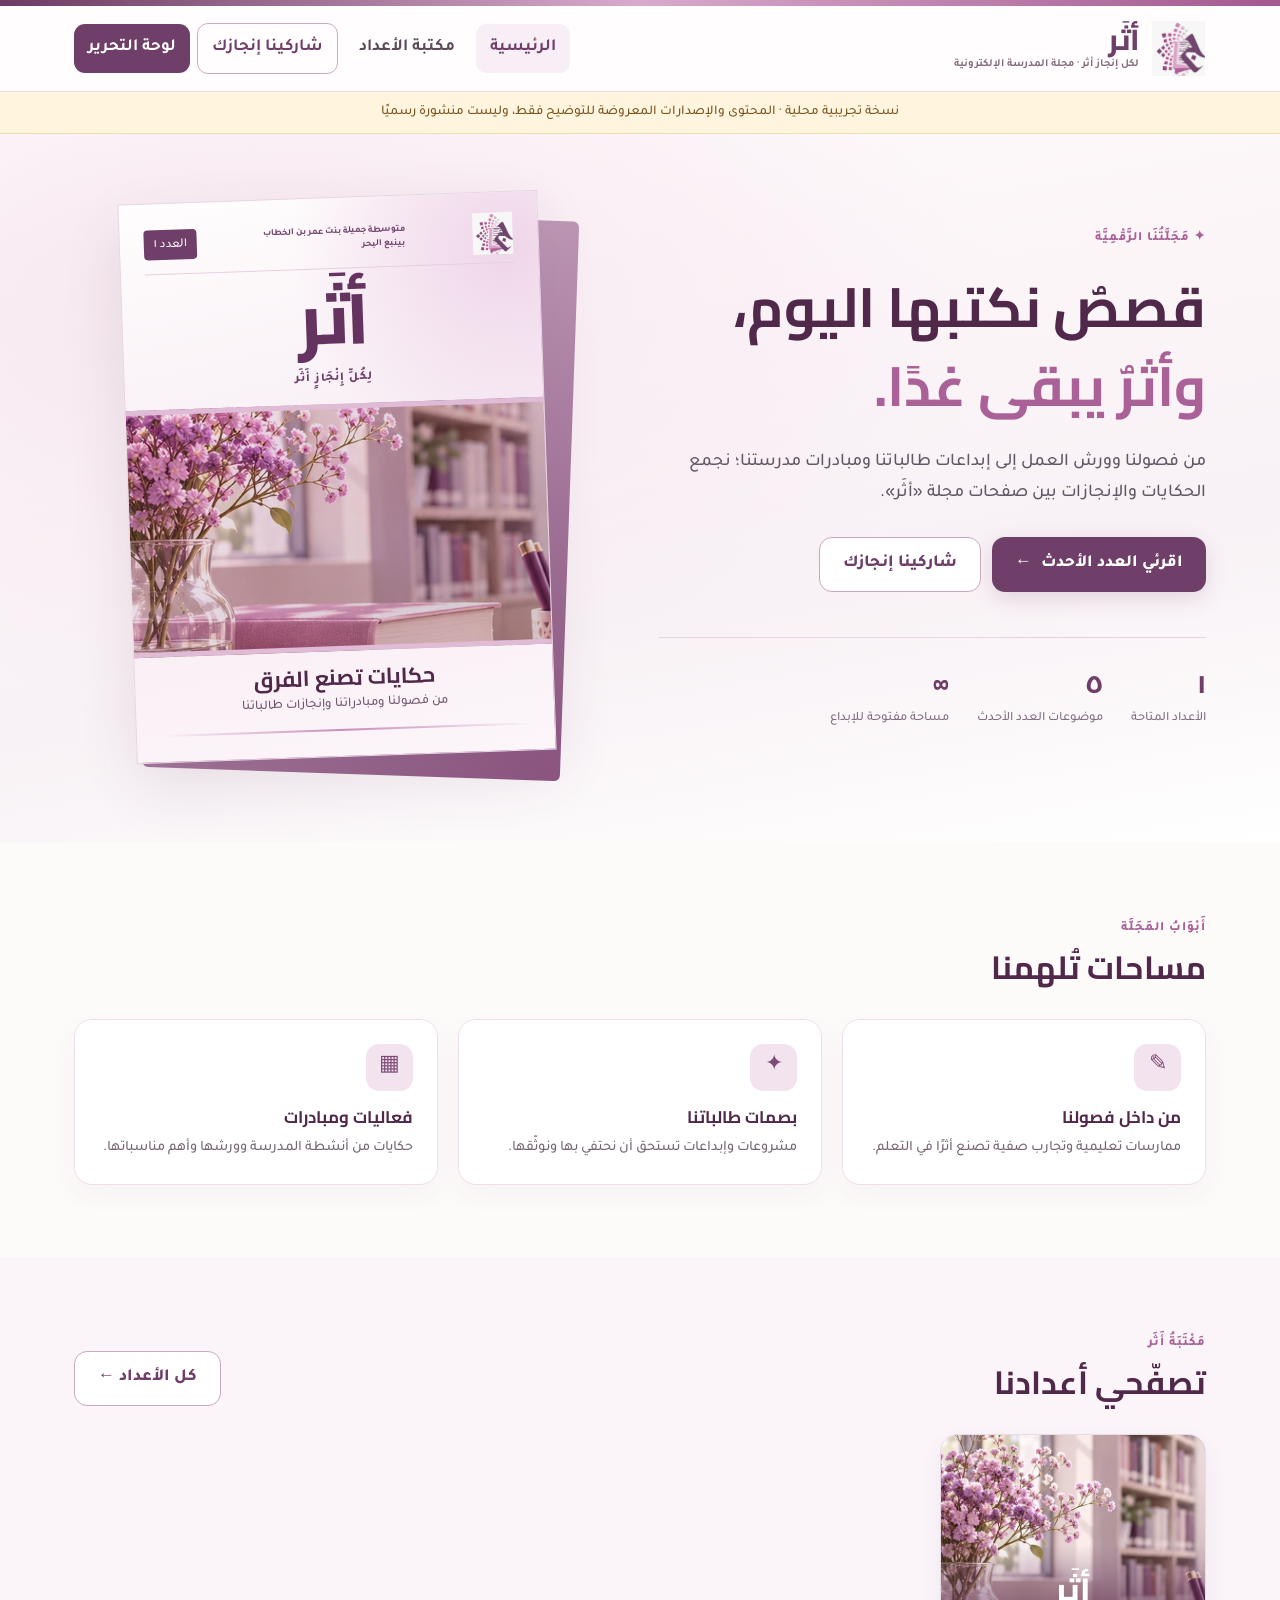
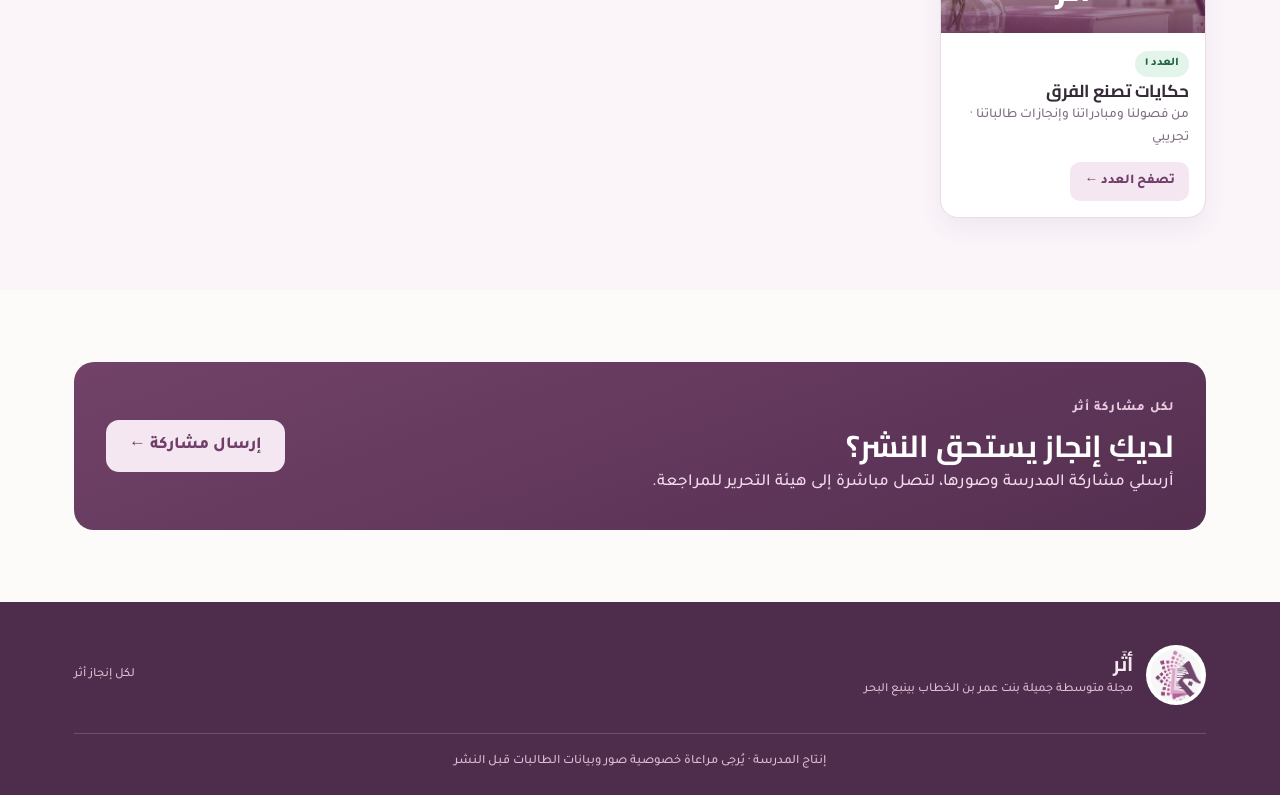
==== athar-preview/index.html @ 9ac19ec2 "Add independent mobile-friendly Athar magazine preview" ====
<!doctype html>
<html lang="ar" dir="rtl">
<head>
  <meta charset="UTF-8" />
  <meta name="viewport" content="width=device-width, initial-scale=1" />
  <meta name="theme-color" content="#6e3d68" />
  <meta name="description" content="أثَر — مجلة متوسطة جميلة بنت عمر بن الخطاب بينبع البحر الإلكترونية" />
  <title>أثَر | لكل إنجاز أثر</title>
  <link rel="preconnect" href="https://fonts.googleapis.com">
  <link rel="preconnect" href="https://fonts.gstatic.com" crossorigin>
  <link href="https://fonts.googleapis.com/css2?family=Cairo:wght@500;600;700;800&family=Tajawal:wght@400;500;600;700;800&display=swap" rel="stylesheet">
  <style>
:root{--ink:#342b36;--plum:#6f3f6a;--dark:#502849;--mauve:#a96198;--pink:#d9adcd;--blush:#f8eef5;--paper:#fffdfb;--sand:#f6f2ed;--muted:#806f81;--line:#e9dce6;--shadow:0 24px 60px rgba(83,43,71,.11);font-family:'Tajawal','Noto Sans Arabic',sans-serif;font-weight:500}
*{box-sizing:border-box}html{scroll-behavior:smooth}body{margin:0;background:#fdfafa;color:var(--ink);font-size:17px;line-height:1.7}button,input,select,textarea{font:inherit}button{cursor:pointer}a{color:inherit;text-decoration:none}img{max-width:100%;display:block}h1,h2,h3,h4,p{margin:0}h1,h2,h3,h4{font-family:'Cairo','Tajawal',sans-serif;line-height:1.5}input,textarea,select{border:1px solid #dbcbd8;border-radius:12px;padding:11px 13px;background:#fff;color:var(--ink);width:100%;outline-offset:2px}textarea{resize:vertical;min-height:105px}label{font-weight:700;font-size:.9rem}small,.small{font-size:.84rem;color:var(--muted)}button{border:0;background:none;color:inherit}.container{max-width:1180px;margin:auto;padding:0 24px}.top-strip{height:6px;background:linear-gradient(90deg,#6d3b63,#d9aacb,#a35890)}.site-header{background:#fffdfdf0;border-bottom:1px solid var(--line);position:sticky;top:0;z-index:50;backdrop-filter:blur(16px)}.header-row{display:flex;align-items:center;justify-content:space-between;gap:20px;min-height:85px}.brand{display:flex;gap:12px;align-items:center}.brand img{height:55px;width:55px;object-fit:contain}.brand-title{font-family:'Cairo',sans-serif;font-size:1.8rem;font-weight:800;line-height:1.15;color:var(--plum)}.brand-caption{font-size:.68rem;font-weight:700;letter-spacing:0;color:#826a7b}.nav{display:flex;align-items:center;gap:7px;flex-wrap:wrap}.nav button{border-radius:11px;padding:10px 14px;font-weight:700;color:#5c4a5b;transition:.2s}.nav button:hover,.nav button.active{background:var(--blush);color:var(--plum)}.nav .nav-outline{border:1px solid #cda9c5;color:var(--plum)}.nav .nav-cta{background:var(--plum);color:white}.nav .nav-cta:hover{color:white;background:var(--dark)}.mobile-toggle{display:none;font-size:1.6rem;color:var(--plum)}.demo-banner{background:#fff5de;color:#795622;font-size:.84rem;text-align:center;padding:9px 15px;border-bottom:1px solid #f1dfaa}.eyebrow{display:inline-block;color:var(--mauve);font-weight:800;font-size:.8rem;letter-spacing:1px}.btn{padding:12px 23px;border-radius:13px;font-weight:800;transition:transform .2s,box-shadow .2s,background .2s;display:inline-flex;align-items:center;justify-content:center;gap:9px;min-height:45px}.btn:hover{transform:translateY(-1px)}.btn-primary{background:var(--plum);color:#fff;box-shadow:0 7px 22px #74436a2a}.btn-primary:hover{background:var(--dark)}.btn-soft{background:#f5e7f1;color:var(--plum)}.btn-outline{border:1px solid #c9a7c0;color:var(--plum);background:white}.btn-small{padding:8px 14px;min-height:34px;font-size:.85rem;border-radius:10px}.btn-danger{color:#9b2548;background:#fbe8ee}.btn:disabled{opacity:.55;cursor:not-allowed}.section{padding:72px 0}.section-heading{display:flex;align-items:end;justify-content:space-between;gap:15px;margin-bottom:28px}.section-heading h2{font-size:2rem;color:var(--dark)}.hero{padding:63px 0 85px;background:radial-gradient(ellipse at 20% 25%,#f6e7ef 0,transparent 52%),linear-gradient(170deg,#fffafc,#f8f1f5 64%,#fff)}.hero-grid{display:grid;grid-template-columns:1.02fr .98fr;gap:60px;align-items:center}.hero-copy{padding:20px 0}.hero-copy h1{font-size:clamp(2.25rem,4.3vw,4rem);color:var(--dark);line-height:1.43;margin:15px 0 22px}.hero-copy h1 span{color:var(--mauve)}.hero-copy p{max-width:540px;font-size:1.12rem;color:#625765;margin-bottom:29px}.hero-actions{display:flex;gap:11px;flex-wrap:wrap}.hero-stats{display:flex;gap:28px;margin-top:45px;padding-top:22px;border-top:1px solid #e8d3e2}.hero-stats b{display:block;font:800 1.6rem 'Cairo',sans-serif;color:var(--plum)}.hero-stats small{display:block;font-size:.8rem}.cover-wrap{position:relative;max-width:420px;width:100%;margin:auto;transform:rotate(-2deg)}.cover-wrap::before{content:'';position:absolute;inset:18px -22px -18px 24px;border-radius:6px;background:linear-gradient(145deg,#d6b7ce,#8c5682);transform:rotate(4deg)}.cover{position:relative;min-height:550px;aspect-ratio: .75;background:linear-gradient(170deg,#fffdfd 0%,#f7edf4 50%,#fcf5f9 100%);border:1px solid #e8d6e4;box-shadow:var(--shadow);overflow:hidden;display:flex;flex-direction:column;padding:20px 24px 25px;color:var(--plum);isolation:isolate}.cover::before{content:'';position:absolute;inset:0;background:radial-gradient(circle at 92% 10%,#efd5e9 0,transparent 34%);z-index:-1}.cover-head{display:flex;justify-content:space-between;align-items:center;gap:6px;border-bottom:1px solid #e6d0df;padding-bottom:8px}.cover-head img{width:42px;height:42px;object-fit:contain}.cover-school{font-size:.58rem;max-width:150px;font-weight:700;line-height:1.5}.cover-number{font-size:.75rem;background:var(--plum);color:#fff;padding:5px 10px;border-radius:4px;white-space:nowrap}.cover-masthead{text-align:center;font:800 clamp(3rem,5.5vw,5rem) 'Cairo',sans-serif;line-height:1.4;color:#64335f;letter-spacing:-3px}.cover-tag{text-align:center;font-size:.76rem;letter-spacing:1px;font-weight:800;margin-bottom:12px}.cover-photo{background:linear-gradient(135deg,#d8aacb66,#52244b44),url('[data-uri]') center 61%/cover;min-height:180px;flex:1;margin:4px -24px 10px;position:relative}.cover-photo:before{content:'';position:absolute;inset:0;border-top:5px solid #dfbbd5;border-bottom:5px solid #dfbbd5}.cover-photo.custom{background-image:linear-gradient(135deg,#a9519425,#4218383d),var(--cover-img)}.cover-footer{text-align:center}.cover-footer h3{font-size:1.35rem;color:var(--dark)}.cover-footer p{font-size:.82rem;color:#71566e}.cover-footer:after{content:'';display:block;background:linear-gradient(90deg,transparent,#c78eb7,transparent);height:2px;margin:13px 0 0}.feature-tiles{display:grid;grid-template-columns:repeat(3,1fr);gap:20px}.feature-tile{background:white;border:1px solid #efdfeb;padding:24px;border-radius:18px;box-shadow:0 10px 26px #6c40620b}.feature-icon{width:47px;height:47px;display:grid;place-items:center;background:#f3e3ef;color:#7d4d76;border-radius:13px;font-size:1.35rem;margin-bottom:14px}.feature-tile h3{font-size:1.05rem;color:var(--dark);margin-bottom:6px}.feature-tile p{color:#766774;font-size:.9rem}.archive-grid{display:grid;grid-template-columns:repeat(auto-fill,minmax(220px,1fr));gap:23px}.issue-card{background:white;border-radius:18px;overflow:hidden;border:1px solid var(--line);box-shadow:0 10px 25px #52314411;transition:transform .2s}.issue-card:hover{transform:translateY(-4px)}.issue-cover-mini{aspect-ratio:4/3;background:linear-gradient(135deg,#eacdde,#915b87);overflow:hidden;position:relative;display:flex;justify-content:center;align-items:center}.issue-cover-mini img{width:100%;height:100%;object-fit:cover;filter:saturate(.8)}.issue-cover-mini .mini-title{position:absolute;inset:auto 0 0;padding:14px 15px;color:#fff;text-align:center;font:800 2rem 'Cairo';background:linear-gradient(transparent,#59294fbf)}.issue-meta{padding:16px}.issue-meta h3{font-size:1.08rem}.issue-meta p{color:var(--muted);font-size:.85rem}.section-tint{background:#fbf5fa}.submit-layout{display:grid;grid-template-columns:1fr 1.24fr;gap:35px;align-items:start}.callout{background:linear-gradient(160deg,#724269,#542f50);color:white;border-radius:20px;padding:32px}.callout h2{font-size:1.9rem}.callout p{color:#f1ddec}.callout ol{padding-right:20px;color:#f0d9eb}.form-card{background:white;border:1px solid var(--line);border-radius:20px;padding:27px;box-shadow:0 15px 35px #5221440e}.field{display:flex;flex-direction:column;gap:7px;margin-bottom:15px}.field-grid{display:grid;grid-template-columns:1fr 1fr;gap:14px}.help-text{font-size:.79rem;color:var(--muted)}.check-line{display:flex;align-items:flex-start;gap:10px;margin:8px 0 18px;font-size:.86rem}.check-line input{width:19px;height:19px;accent-color:var(--plum);flex-shrink:0;margin-top:3px}.upload-box{border:1.7px dashed #cfa3c1;background:#fcf7fb;border-radius:12px;padding:18px;text-align:center}.upload-box input{border:none;padding:0;background:none}.thumbs{display:flex;gap:8px;flex-wrap:wrap;margin-top:10px}.thumbs img{width:75px;height:70px;object-fit:cover;border-radius:8px;border:1px solid var(--line)}.site-footer{background:#4d2d4b;color:#f5e9f1;padding:43px 0 23px}.footer-row{display:flex;gap:15px;align-items:center;justify-content:space-between}.footer-row img{width:60px;height:60px;object-fit:contain;background:#fff;border-radius:50%;padding:4px}.footer-row .mini{color:#dcbdd2;font-size:.78rem}.footer-bottom{text-align:center;border-top:1px solid #ffffff2c;padding-top:17px;margin-top:28px;color:#dcbdd2;font-size:.8rem}.empty{background:white;border:1px dashed #dcc4d5;border-radius:15px;padding:35px;text-align:center;color:#8b7186}.badge{display:inline-flex;align-items:center;border-radius:30px;padding:3px 10px;font-size:.73rem;font-weight:800;background:#f5e8f1;color:#805071}.badge.good{background:#e3f5ea;color:#256447}.badge.warn{background:#fff1df;color:#96672a}.badge.bad{background:#fbe4e7;color:#ad4164}.toolbar{display:flex;justify-content:space-between;gap:12px;align-items:center;flex-wrap:wrap;margin-bottom:18px}.toolbar h2{font-size:1.7rem;color:var(--dark)}.admin-shell{display:grid;grid-template-columns:225px minmax(0,1fr);gap:25px;padding-top:28px;padding-bottom:85px}.admin-side{background:#fbf6fa;border:1px solid var(--line);padding:19px;border-radius:18px;align-self:start;position:sticky;top:111px}.admin-nav{display:flex;flex-direction:column;gap:5px;margin-top:14px}.admin-nav button{width:100%;text-align:right;border-radius:10px;padding:10px 12px;font-weight:700}.admin-nav button.active,.admin-nav button:hover{background:#ead5e4;color:var(--dark)}.admin-body{min-width:0}.admin-card{background:white;border:1px solid var(--line);padding:22px;border-radius:18px;margin-bottom:18px}.admin-card h3{font-size:1.13rem;margin-bottom:10px}.metric-grid{display:grid;grid-template-columns:repeat(3,1fr);gap:12px}.metric{background:#fff;border:1px solid var(--line);border-radius:15px;padding:17px}.metric strong{display:block;color:var(--plum);font:800 2rem 'Cairo'}.rows{display:flex;flex-direction:column;gap:10px}.data-row{border:1px solid var(--line);border-radius:13px;padding:16px;background:#fff}.data-row strong{display:block;font-size:1rem}.data-row .row-top{display:flex;justify-content:space-between;gap:12px;align-items:center}.row-actions{display:flex;gap:7px;flex-wrap:wrap;margin-top:10px}.row-meta{font-size:.8rem;color:var(--muted)}.article-editor{display:grid;grid-template-columns:1fr .8fr;gap:18px}.preview-page{background:#fffdfb;border:1px solid #e7d2df;box-shadow:0 14px 32px #7b43652b;min-height:310px;padding:28px;border-radius:4px;overflow:hidden}.preview-page h3{color:var(--plum)}.preview-photo{height:180px;background:#f4deeb url('[data-uri]') center/cover;border-radius:3px;margin:12px 0}.card-list{display:grid;gap:10px}.inline-select{padding:6px 8px;max-width:190px;font-size:.84rem}.reader{position:fixed;inset:0;background:#3d283edc;backdrop-filter:blur(12px);z-index:110;display:flex;flex-direction:column}.reader-bar{background:#fff;display:flex;align-items:center;justify-content:space-between;gap:15px;padding:13px 24px;border-bottom:1px solid var(--line)}.reader-bar strong{color:var(--plum)}.reader-bar .reader-progress{font-size:.85rem;color:var(--muted)}.reader-controls{display:flex;gap:8px;align-items:center}.icon-btn{border:1px solid var(--line);background:white;border-radius:11px;padding:7px 13px;font-weight:800;color:var(--plum)}.reader-main{flex:1;min-height:0;display:flex;align-items:center;justify-content:center;gap:16px;padding:20px}.reader-page{background:var(--paper);height:min(77vh,790px);width:min(95vw,640px);box-shadow:0 25px 65px #160c177a;overflow-y:auto;scrollbar-width:thin;position:relative;animation:pageIn .35s ease both;scroll-behavior:smooth}.reader-page.wide{width:min(95vw,950px)}@keyframes pageIn{from{opacity:.5;transform:translateX(17px) scale(.988)}to{opacity:1;transform:none}}.page-inner{padding:38px 48px;min-height:100%;display:flex;flex-direction:column}.page-kicker{display:flex;justify-content:space-between;border-bottom:1px solid #e8d8df;padding-bottom:12px;margin-bottom:24px;color:var(--mauve);font-size:.8rem;font-weight:800}.page-title{color:var(--dark);font-size:clamp(1.3rem,2.6vw,2.1rem);margin-bottom:14px}.page-deck{font-size:1rem;color:#756573;margin-bottom:15px}.page-photo{height:210px;width:100%;object-fit:cover;margin:10px 0 18px}.page-content{font-size:1.09rem;line-height:2.03;white-space:pre-wrap}.page-article{margin-bottom:22px;padding-bottom:18px;border-bottom:1px solid #eadce6}.page-article h3{color:#653a5e;font-size:1.3rem}.page-article:last-child{border-bottom:0}.page-footer{margin-top:auto;border-top:1px solid #eee0e8;padding-top:13px;color:#9c8196;font-size:.75rem;display:flex;justify-content:space-between}.reader-cover{height:100%;position:relative}.reader-cover .cover{height:100%;min-height:unset;width:100%;aspect-ratio:auto;padding:26px 42px}.reader-cover .cover-photo{margin-left:-42px;margin-right:-42px}.toc-item{width:100%;display:flex;justify-content:space-between;gap:20px;border-bottom:1px dashed #e3cede;padding:12px 4px;text-align:right;color:var(--dark);font-size:1rem}.toc-item:hover{background:#fbf0f8}.reader-article-actions{margin-top:15px;display:flex;align-items:center;flex-wrap:wrap;gap:8px}.comment-item{background:#f8f1f6;border-radius:9px;padding:12px;margin:9px 0}.comment-item b{color:var(--dark)}.comment-item p{white-space:pre-wrap;font-size:.93rem}.floating-dialog{position:fixed;inset:0;background:#26192799;z-index:160;display:flex;align-items:center;justify-content:center;padding:18px}.dialog-box{background:#fff;border-radius:17px;padding:25px;width:min(520px,100%);max-height:88vh;overflow-y:auto;box-shadow:var(--shadow)}.dialog-top{display:flex;justify-content:space-between;align-items:center;margin-bottom:12px}.dialog-top h3{color:var(--dark)}.image-gallery{display:grid;grid-template-columns:repeat(2,1fr);gap:9px;margin:12px 0}.image-gallery img{width:100%;height:170px;object-fit:cover;cursor:zoom-in}.image-gallery img.contain{object-fit:contain;background:#f9f3f7}.lightbox{background:#120c15f0}.lightbox img{max-width:95vw;max-height:90vh;object-fit:contain}.notice{border-radius:11px;padding:12px 15px;background:#fff7e5;color:#75521b;font-size:.88rem}.notice.error{background:#fff0f2;color:#a03955}.notice.success{background:#e7f8ee;color:#1f6b47}.page-smallprint{font-size:.8rem;color:var(--muted)}#toast{position:fixed;bottom:22px;left:50%;transform:translateX(-50%);background:#4d2849;color:white;padding:10px 22px;border-radius:12px;box-shadow:var(--shadow);z-index:250;opacity:0;pointer-events:none;transition:opacity .18s}#toast.show{opacity:1}.theme-dark{--paper:#fbf5f8}.login-frame{max-width:460px;margin:60px auto 100px}.login-frame .form-card{padding:32px}.admin-alert{background:#f7eaf2;border:1px solid #d5b2cd;color:#603657;border-radius:12px;padding:13px;margin-bottom:18px}.reorder{display:flex;gap:5px;align-items:center}.reorder button{border:1px solid var(--line);border-radius:8px;padding:2px 10px}.hidden{display:none!important}
@media(max-width:900px){.hero-grid{gap:30px}.cover{min-height:470px}.hero-copy h1{font-size:2.65rem}.nav{gap:0}.nav button{padding:8px 9px;font-size:.85rem}.admin-shell{grid-template-columns:185px 1fr;gap:16px}.article-editor{grid-template-columns:1fr}.submit-layout{grid-template-columns:1fr}.feature-tiles{gap:12px}}
@media(max-width:700px){body{font-size:16px}.container{padding:0 17px}.header-row{min-height:72px}.brand img{width:46px;height:46px}.brand-title{font-size:1.5rem}.brand-caption{font-size:.58rem}.mobile-toggle{display:block}.nav{display:none;position:absolute;top:72px;left:0;right:0;background:white;padding:14px 18px 18px;flex-direction:column;align-items:stretch;border-bottom:1px solid var(--line);box-shadow:0 15px 24px #48253c15}.nav.open{display:flex}.nav button{text-align:right;font-size:1rem}.hero{padding:35px 0 55px}.hero-grid{grid-template-columns:1fr}.hero-copy{text-align:center}.hero-copy h1{font-size:2.2rem}.hero-copy p{font-size:1rem}.hero-actions,.hero-stats{justify-content:center}.hero-stats{margin-top:26px}.cover-wrap{max-width:340px}.cover{min-height:440px}.section{padding:49px 0}.section-heading h2{font-size:1.55rem}.feature-tiles{grid-template-columns:1fr}.feature-tile{padding:18px}.feature-icon{margin-bottom:8px}.field-grid{grid-template-columns:1fr}.submit-layout{gap:20px}.callout{padding:23px}.form-card{padding:19px}.footer-row{flex-direction:column;text-align:center}.admin-shell{display:block;padding-top:16px}.admin-side{position:static;display:block;margin-bottom:17px;padding:10px}.admin-nav{flex-direction:row;overflow-x:auto;white-space:nowrap;padding-bottom:4px;margin-top:6px}.admin-nav button{width:auto;flex-shrink:0;padding:9px}.admin-side>p{display:none}.metric-grid{grid-template-columns:repeat(3,1fr)}.metric{padding:10px}.metric strong{font-size:1.5rem}.admin-card{padding:17px}.reader-bar{padding:8px 13px}.reader-bar strong{font-size:.93rem}.reader-main{padding:9px}.reader-page{width:100%;height:82vh}.page-inner{padding:21px 22px}.reader-cover .cover{padding:16px 20px}.reader-cover .cover-photo{margin-left:-20px;margin-right:-20px}.reader-cover .cover-masthead{font-size:3.3rem}.reader-cover .cover-footer h3{font-size:1.2rem}.reader-article-actions{gap:5px}.image-gallery img{height:125px}.row-actions .btn{padding:7px 10px;font-size:.8rem}.article-editor{display:block}.page-photo{height:180px}}
@media(prefers-reduced-motion:reduce){*,*::before,*::after{animation-duration:.001ms!important;transition-duration:.001ms!important;scroll-behavior:auto!important}}
/* A genuine two-page spread on large screens; single legible page on mobile. */
.reader-page.wide{width:min(95vw,1100px);display:grid;grid-template-columns:1fr 1fr;overflow:hidden}
.spread-leaf{height:100%;min-width:0;overflow-y:auto;scrollbar-width:thin}
.spread-leaf:first-child{border-left:1px solid #ecdce6}
.spread-leaf .page-inner{padding:26px 33px}
.spread-leaf .page-photo{height:145px}
.spread-leaf .image-gallery img{height:125px}
.spread-leaf .page-content{font-size:.98rem;line-height:1.9}
.spread-leaf .page-title{font-size:1.45rem}
.image-editor-grid{display:grid;grid-template-columns:repeat(2,minmax(0,1fr));gap:10px;margin:12px 0}
.editable-thumb{background:#faf5f9;border:1px solid var(--line);border-radius:10px;padding:6px}
.editable-thumb img{height:95px;width:100%;object-fit:contain}
.editable-thumb .row-actions{margin-top:6px}
.editable-thumb .btn{font-size:.7rem;padding:5px 7px}
.image-gallery img{object-fit:contain;background:#faf5f9}
.image-gallery.single{grid-template-columns:1fr}
.image-gallery.single img{height:255px;width:100%;object-fit:contain;background:#faf4f8}
.news-thumb{width:145px;max-width:35%;height:102px;object-fit:cover;float:right;margin:5px 0 8px 15px;border-radius:7px}
.page-article::after{content:'';display:block;clear:both}

</style>
</head>
<body>
  <div id="app"></div>
  <div id="toast" role="status" aria-live="polite"></div>
  <script>window.ATHAR_CONFIG = {supabaseUrl:'',supabasePublishableKey:''};</script>
  <script type="module">
const ATHAR_MEDIA={m0:"[data-uri]",m1:"[data-uri]",m2:"[data-uri]"};

/* أثَر · School magazine, accessible RTL browser prototype + optional Supabase backend. */
const $ = (s,root=document)=>root.querySelector(s);
const $$=(s,root=document)=>[...root.querySelectorAll(s)];
const uid=()=>globalThis.crypto?.randomUUID?.() || `id_${Date.now()}_${Math.random().toString(36).slice(2)}`;
const esc=v=>String(v??'').replace(/[&<>"']/g,c=>({'&':'&amp;','<':'&lt;','>':'&gt;','"':'&quot;',"'":'&#39;'}[c]));
const safeUrl=v=>{const s=String(v||'');return /^(https:\/\/|http:\/\/|data:image\/(png|jpeg|webp);base64,|assets\/)/i.test(s)?s:''};
const htmlImg=(src,cls='',alt='صورة من المجلة')=>safeUrl(src)?`<img class="${cls}" src="${esc(src)}" alt="${esc(alt)}" loading="lazy">`:'';
const categories=['حصاد العدد','من داخل فصولنا','نتعلم ونتطور','بصمات طالباتنا','فعاليات ومبادرات','آفاق المعرفة','عدسة جميلة'];
const demoArticles=[
{id:'a1',title:'من الفكرة إلى الإنجاز',category:'فعاليات ومبادرات',importance:'featured',body:'تُبرز هذه الصفحة نموذجًا لطريقة عرض أبرز فعاليات المدرسة. هنا تكتب رئيسة التحرير التفاصيل الفعلية للنشاط، ومراحل تنفيذه، وأثره في المجتمع المدرسي.\n\nيمكن تخصيص صفحة كاملة للفعاليات البارزة، مع صورة كبيرة وعنوان صحفي واضح.',summary:'صفحة نموذجية لحدث رئيسي في العدد',author:'هيئة تحرير أثَر',images:[ATHAR_MEDIA.m0]},
{id:'a2',title:'التخمين الذكي... قراءة تفاعلية',category:'من داخل فصولنا',importance:'medium',body:'مثال توضيحي لمقال عن استراتيجية تدريسية تفاعلية تعزز الفهم القرائي، وكيف شاركت الطالبات في استنتاج المعاني عبر مؤشرات النص.\n\nيمكن إضافة وصف النشاط والصور والشواهد، وإبراز نواتج التعلم بصورة موجزة.',summary:'من ممارساتنا الصفية',author:'نموذج توضيحي',images:[ATHAR_MEDIA.m1]},
{id:'a3',title:'من الصوت إلى الكلمة',category:'بصمات طالباتنا',importance:'short',body:'مساحة موجزة لإبراز البرامج التعليمية والمشروعات الطلابية.',summary:'برنامج تعليمي',author:'نموذج توضيحي',images:[]},
{id:'a4',title:'لقاء مهني ملهم',category:'نتعلم ونتطور',importance:'short',body:'خبر قصير عن ورشة أو لقاء ضمن التطوير المهني.',summary:'تبادل الخبرات',author:'نموذج توضيحي',images:[]},
{id:'a5',title:'من مركز مصادر التعلم',category:'آفاق المعرفة',importance:'short',body:'خبر مختصر يسلّط الضوء على المبادرات المعرفية.',summary:'آفاق المعرفة',author:'نموذج توضيحي',images:[]}
];
const seed=()=>({issues:[{id:'demo-issue',number:1,status:'published',title:'حكايات تصنع الفرق',subtitle:'من فصولنا ومبادراتنا وإنجازات طالباتنا',cover_image:ATHAR_MEDIA.m0,published_at:'',articles:demoArticles},{id:'demo-draft',number:null,status:'draft',title:'مسودة العدد القادم',subtitle:'قصص جديدة وأثر مستمر',cover_image:ATHAR_MEDIA.m1,published_at:null,articles:[]}],submissions:[{id:'sample-submission',teacher:'معلمة نموذجية',headline:'ورشة تعليمية تفاعلية',kind:'ورشة أو لقاء مهني',category:'نتعلم ونتطور',description:'مشاركة توضيحية لاختبار سير العمل. يمكن إضافتها إلى العدد القادم.',event_date:null,photos:[],status:'pending',created_at:new Date().toISOString()}],comments:[{id:'sample-comment',issue_id:'demo-issue',article_id:'a1',visitor_name:'زائرة تجريبية',body:'مشاركة جميلة، شكرًا لجهود المدرسة.',status:'pending',created_at:new Date().toISOString()}],likes:[]});
let localState;try{localState=JSON.parse(localStorage.getItem('athar-magazine-v3'))||seed()}catch{localState=seed()}
let state=localState,route='home',adminTab='dashboard',editorId=null,editorIssueId=null,reader=null,dialog=null,db=null,live=false,isEditor=false,user=null,uploadPreviews=[],submitFiles=[],editFiles=[],mobileOpen=false,readerTouchStart=null,dialogContext=null;
const cfg=window.ATHAR_CONFIG||{};
const visitorKey=(()=>{try{let x=localStorage.getItem('athar-visitor-id');if(!x){x=uid();localStorage.setItem('athar-visitor-id',x)}return x}catch{return uid()}})();
const toast=m=>{const el=$('#toast');el.textContent=m;el.classList.add('show');clearTimeout(toast._t);toast._t=setTimeout(()=>el.classList.remove('show'),3200)};
const persist=()=>{if(!live){try{localStorage.setItem('athar-magazine-v3',JSON.stringify(state))}catch{toast('حجم الصور كبير؛ يُفضّل صور أقل في النسخة التجريبية')}}};
const issueById=id=>state.issues.find(x=>x.id===id);
const currentIssue=()=>state.issues.filter(x=>x.status==='published').sort((a,b)=>(b.number||0)-(a.number||0))[0];
const drafts=()=>state.issues.filter(x=>x.status==='draft');
const fmtDate=v=>v?new Date(v).toLocaleDateString('ar-SA',{year:'numeric',month:'long',day:'numeric'}):'تجريبي';
const issueLabel=x=>x.number?`العدد ${x.number.toLocaleString('ar-SA')}`:'مسودة بلا رقم';
const titleOr=(v,t)=>esc(v||t);
const artwork=(v,defaultImage=ATHAR_MEDIA.m0)=>safeUrl(v)||defaultImage;
const intro=()=>`<div class="top-strip"></div><header class="site-header"><div class="container header-row"><a class="brand" href="#" data-action="nav" data-route="home"><img src=${ATHAR_MEDIA.m2} alt="شعار المدرسة"><div><div class="brand-title">أثَر</div><div class="brand-caption">لكل إنجاز أثر · مجلة المدرسة الإلكترونية</div></div></a><button class="mobile-toggle" aria-label="قائمة التنقل" data-action="toggle-menu">☰</button><nav class="nav ${mobileOpen?'open':''}" aria-label="التنقل الرئيسي"><button data-action="nav" data-route="home" class="${route==='home'?'active':''}">الرئيسية</button><button data-action="nav" data-route="archive" class="${route==='archive'?'active':''}">مكتبة الأعداد</button><button data-action="nav" data-route="submit" class="nav-outline">شاركينا إنجازك</button><button data-action="nav" data-route="admin" class="nav-cta">لوحة التحرير</button></nav></div></header>${!live?'<div class="demo-banner">نسخة تجريبية محلية · المحتوى والإصدارات المعروضة للتوضيح فقط، وليست منشورة رسميًا</div>':''}`;
const footer=()=>`<footer class="site-footer"><div class="container"><div class="footer-row"><div style="display:flex;align-items:center;gap:13px"><img src=${ATHAR_MEDIA.m2} alt="الشعار"><div><h3>أثَر</h3><p class="mini">مجلة متوسطة جميلة بنت عمر بن الخطاب بينبع البحر</p></div></div><p class="mini">لكل إنجاز أثر</p></div><div class="footer-bottom">إنتاج المدرسة · يُرجى مراعاة خصوصية صور وبيانات الطالبات قبل النشر</div></div></footer>`;
function coverHTML(issue){let photo=artwork(issue.cover_image);let bg=`style="--cover-img:url('${esc(photo)}')"`;return `<div class="cover"><div class="cover-head"><img src=${ATHAR_MEDIA.m2} alt="شعار المدرسة"><div class="cover-school">متوسطة جميلة بنت عمر بن الخطاب<br>بينبع البحر</div><span class="cover-number">${esc(issueLabel(issue))}</span></div><div class="cover-masthead">أثَر</div><div class="cover-tag">لِكُلِّ إِنْجَازٍ أَثَر</div><div class="cover-photo custom" ${bg}></div><div class="cover-footer"><h3>${titleOr(issue.title,'حكايات تصنع الفرق')}</h3><p>${titleOr(issue.subtitle,'من فصولنا ومبادراتنا وإنجازات طالباتنا')}</p></div></div>`}
function home(){let latest=currentIssue();let count=state.issues.filter(x=>x.status==='published').length;return `<main><section class="hero"><div class="container hero-grid"><div class="hero-copy"><span class="eyebrow">✦ مَجَلَّتُنَا الرَّقْمِيَّة</span><h1>قصصٌ نكتبها اليوم،<br><span>وأثرٌ يبقى غدًا.</span></h1><p>من فصولنا وورش العمل إلى إبداعات طالباتنا ومبادرات مدرستنا؛ نجمع الحكايات والإنجازات بين صفحات مجلة «أثَر».</p><div class="hero-actions"><button class="btn btn-primary" data-action="open-reader" data-id="${esc(latest?.id||'')}" ${!latest?'disabled':''}>اقرئي العدد الأحدث <span>←</span></button><button class="btn btn-outline" data-action="nav" data-route="submit">شاركينا إنجازك</button></div><div class="hero-stats"><div><b>${count.toLocaleString('ar-SA')}</b><small>الأعداد المتاحة</small></div><div><b>${(latest?.articles.length||0).toLocaleString('ar-SA')}</b><small>موضوعات العدد الأحدث</small></div><div><b>∞</b><small>مساحة مفتوحة للإبداع</small></div></div></div><div class="cover-wrap">${coverHTML(latest||{title:'أثَر',subtitle:'لكل إنجاز أثر'})}</div></div></section><section class="section"><div class="container"><div class="section-heading"><div><span class="eyebrow">أَبْوَابُ المَجَلَّة</span><h2>مساحات تُلهمنا</h2></div></div><div class="feature-tiles"><div class="feature-tile"><div class="feature-icon">✎</div><h3>من داخل فصولنا</h3><p>ممارسات تعليمية وتجارب صفية تصنع أثرًا في التعلم.</p></div><div class="feature-tile"><div class="feature-icon">✦</div><h3>بصمات طالباتنا</h3><p>مشروعات وإبداعات تستحق أن نحتفي بها ونوثّقها.</p></div><div class="feature-tile"><div class="feature-icon">▦</div><h3>فعاليات ومبادرات</h3><p>حكايات من أنشطة المدرسة وورشها وأهم مناسباتها.</p></div></div></div></section>${archiveSection(true)}<section class="section"><div class="container"><div class="callout" style="display:flex;justify-content:space-between;align-items:center;gap:25px;flex-wrap:wrap"><div><span class="eyebrow" style="color:#ebcbe2">لكل مشاركة أثر</span><h2>لديكِ إنجاز يستحق النشر؟</h2><p>أرسلي مشاركة المدرسة وصورها، لتصل مباشرة إلى هيئة التحرير للمراجعة.</p></div><button class="btn btn-soft" data-action="nav" data-route="submit">إرسال مشاركة ←</button></div></div></section></main>`}
function archiveSection(short=false){let iss=state.issues.filter(x=>x.status==='published').sort((a,b)=>(b.number||0)-(a.number||0));if(short)iss=iss.slice(0,3);return `<section class="section section-tint" id="archive"><div class="container"><div class="section-heading"><div><span class="eyebrow">مَكْتَبَةُ أَثَر</span><h2>${short?'تصفّحي أعدادنا':'الأعداد المنشورة'}</h2></div>${short?'<button class="btn btn-outline" data-action="nav" data-route="archive">كل الأعداد ←</button>':''}</div>${iss.length?`<div class="archive-grid">${iss.map(x=>`<article class="issue-card"><div class="issue-cover-mini">${htmlImg(artwork(x.cover_image))}<div class="mini-title">أثَر</div></div><div class="issue-meta"><span class="badge good">${esc(issueLabel(x))}</span><h3>${esc(x.title)}</h3><p>${esc(x.subtitle||'')} · ${fmtDate(x.published_at)}</p><button class="btn btn-soft btn-small" style="margin-top:12px" data-action="open-reader" data-id="${esc(x.id)}">تصفح العدد ←</button></div></article>`).join('')}</div>`:'<div class="empty">لا توجد أعداد منشورة بعد. يمكن إعداد المسودة الأولى من لوحة التحرير.</div>'}</div></section>`}
function submitView(){return `<main><section class="section"><div class="container submit-layout"><div class="callout"><span class="eyebrow" style="color:#ebd2e2">للمعلمات</span><h2>شاركينا إنجازك</h2><p>من ورشة عمل إلى مشروع طالبة، كل مبادرة تستحق أن يصل أثرها إلى قارئات المجلة.</p><ol><li>اكتبي معلومات النشاط ووصفه.</li><li>ارفقي الصور المناسبة للنشر.</li><li>أرسلي المشاركة لتصل إلى رئيسة التحرير.</li></ol><p class="small" style="color:#f1deeb">لا تحتاجين إلى حساب. لا يمكن تعديل المشاركة بعد الإرسال؛ ويمكنك إرسال مشاركة جديدة عند الحاجة.</p></div><form id="submission-form" class="form-card"><h2 style="font-size:1.4rem;color:var(--dark);margin-bottom:16px">إرسال مشاركة جديدة</h2><div class="field-grid"><div class="field"><label for="teacher">اسم المعلمة أو الجهة *</label><input id="teacher" name="teacher" required maxlength="120" placeholder="الاسم الكامل"></div><div class="field"><label for="event_date">تاريخ النشاط (اختياري)</label><input id="event_date" name="event_date" type="date"></div></div><div class="field"><label for="headline">عنوان المشاركة *</label><input id="headline" name="headline" maxlength="180" required placeholder="مثال: ورشة التخمين الذكي"></div><div class="field-grid"><div class="field"><label for="kind">نوع المشاركة</label><select id="kind" name="kind"><option>ورشة أو لقاء مهني</option><option>فعالية أو مبادرة</option><option>مشروع أو عمل طلابي</option><option>إنجاز أو تكريم</option><option>أخرى</option></select></div><div class="field"><label for="category">القسم المقترح</label><select id="category" name="category">${categories.map(c=>`<option>${esc(c)}</option>`).join('')}</select></div></div><div class="field"><label for="description">وصف المشاركة *</label><textarea id="description" name="description" maxlength="5000" required placeholder="ماذا نُفذ؟ وكيف؟ وما النتائج أو الأثر؟"></textarea></div><div class="field"><label>صور المشاركة (حتى 10 صور)</label><div class="upload-box"><input id="submission-photos" type="file" accept="image/jpeg,image/png,image/webp" multiple><p class="help-text">JPG أو PNG أو WebP، حتى 10 ميجابايت للصورة.</p><div class="thumbs" id="submit-thumbs"></div></div></div><label class="check-line"><input type="checkbox" name="permission" required><span>أؤكد أن الصور والمعلومات مناسبة للنشر المدرسي، وأن التصاريح اللازمة لظهور الطالبات متوفرة عند الحاجة.</span></label><button class="btn btn-primary" type="submit" style="width:100%">إرسال المشاركة ←</button><p class="help-text" style="margin-top:10px">تصل مشاركتك للمراجعة فقط، ولا تُنشر مباشرة في المجلة.</p></form></div></section></main>`}
function chunkArticle(body,max=900){
  const words=String(body||'').split(/\s+/).filter(Boolean), chunks=[];
  let text='';
  for(const word of words){if(text.length+word.length+1>max&&text){chunks.push(text);text=''}text+=(text?' ':'')+word;}
  if(text)chunks.push(text);
  return chunks.length?chunks:[''];
}
function pageList(issue){
  const arr=[{type:'cover',title:'الغلاف'},{type:'toc',title:'الفهرس'}];let pending=[];let pendingChars=0;
  const flush=()=>{if(pending.length){arr.push({type:'news',articles:pending,title:'من أخبار المدرسة'});pending=[];pendingChars=0}};
  for(const a of issue.articles||[]){
    if(a.importance==='short'){
      const sz=String(a.body||'').length;
      if(pending.length>=3 || (pending.length&&pendingChars+sz>900))flush();
      pending.push(a);pendingChars+=sz;if(pending.length>=3)flush();
    }else{
      flush();const pieces=chunkArticle(a.body,a.importance==='featured'?850:1050);
      pieces.forEach((chunk,idx)=>arr.push({type:a.category==='عدسة جميلة'?'gallery':a.importance==='featured'?'feature':'article',title:idx?`${a.title} — تابع`:a.title,articles:[{...a,body:chunk,summary:idx?'':a.summary,images:idx?[]:a.images,_lastChunk:idx===pieces.length-1}]}));
    }
  }
  flush();arr.push({type:'back',title:'الغلاف الخلفي'});return arr;
}
function articleActions(a,issue){const isLiked=state.likes.some(l=>l.issue_id===issue.id&&l.article_id===a.id&&l.visitor_key===visitorKey);let count=state.likes.filter(l=>l.issue_id===issue.id&&l.article_id===a.id).length,com=state.comments.filter(c=>c.issue_id===issue.id&&c.article_id===a.id&&c.status==='approved').length;return `<div class="reader-article-actions"><button class="btn btn-small ${isLiked?'btn-primary':'btn-soft'}" data-action="like" data-issue="${esc(issue.id)}" data-article="${esc(a.id)}">${isLiked?'♥':'♡'} أعجبني (${count.toLocaleString('ar-SA')})</button><button class="btn btn-small btn-outline" data-action="comment-dialog" data-issue="${esc(issue.id)}" data-article="${esc(a.id)}">◌ التعليقات (${com.toLocaleString('ar-SA')})</button></div>`}
function articleHtml(a,issue,compact=false){return `<article class="page-article"><span class="eyebrow">${esc(a.category)}</span><h3>${esc(a.title)}</h3>${a.summary?`<p class="page-deck">${esc(a.summary)}</p>`:''}${compact&&a.images?.length?`<img class="news-thumb" src="${esc(safeUrl(a.images[0]))}" alt="صورة مصاحبة للخبر" loading="lazy">`:''}${!compact&&a.images?.length?`<div class="image-gallery ${a.images.length===1?'single':''}">${a.images.map(img=>`<img src="${esc(safeUrl(img))}" alt="صورة مرفقة بالموضوع" data-action="lightbox" data-src="${esc(safeUrl(img))}">`).join('')}</div>`:''}<div class="page-content">${esc(a.body||'')}</div><p class="page-smallprint" style="margin-top:7px">${esc(a.author||'هيئة التحرير')}</p>${a._lastChunk===false?"":articleActions(a,issue)}</article>`}
function readerPage(issue,pages,idx){const page=pages[idx],pg=(n)=>n.toLocaleString('ar-SA');if(page.type==='cover')return `<div class="reader-cover">${coverHTML(issue)}</div>`;if(page.type==='back')return `<div class="page-inner" style="align-items:center;justify-content:center;text-align:center"><img src=${ATHAR_MEDIA.m2} style="width:145px;height:150px;object-fit:contain" alt="شعار المدرسة"><h1 style="font-size:4rem;color:var(--plum)">أثَر</h1><p class="page-deck">لكل إنجاز أثر</p><div style="height:1px;width:170px;background:#d8b6ce;margin:30px 0"></div><h3>متوسطة جميلة بنت عمر بن الخطاب بينبع البحر</h3><p>مجلة مدرسية إلكترونية</p><p class="small">${esc(issueLabel(issue))} · ${fmtDate(issue.published_at)}</p><div class="page-footer" style="width:100%"><span>نهاية العدد</span><span>${pg(idx+1)}</span></div></div>`;if(page.type==='toc')return `<div class="page-inner"><div class="page-kicker"><span>أثَر · ${esc(issueLabel(issue))}</span><span>${pg(idx+1)}</span></div><span class="eyebrow">دَلِيلُ القَارِئَة</span><h2 class="page-title">فهرس العدد</h2><p class="page-deck">انتقلي مباشرة إلى الموضوع الذي تريدين قراءته.</p>${pages.map((p,i)=>i>1&&p.type!=='back'?`<button class="toc-item" data-action="goto-page" data-index="${i}"><span>${esc(p.title)}</span><b>${pg(i+1)}</b></button>`:'').join('')}<div class="page-footer"><span>مجلة أثَر</span><span>${pg(idx+1)}</span></div></div>`;return `<div class="page-inner"><div class="page-kicker"><span>أثَر · ${esc(issueLabel(issue))}</span><span>${pg(idx+1)}</span></div>${page.type==='news'?`<span class="eyebrow">حَصَادُ العَدَد</span><h2 class="page-title">أخبار تستحق أن تُروى</h2>`:''}${page.articles.map(a=>articleHtml(a,issue,page.type==='news')).join('')}<div class="page-footer"><span>متوسطة جميلة بنت عمر بن الخطاب</span><span>${pg(idx+1)}</span></div></div>`}
const readerWide=()=>Number(window.innerWidth||0)>=1100;
function readerView(){
  if(!reader)return '';
  const issue=issueById(reader.issueId);if(!issue){reader=null;return ''}
  let pages=pageList(issue),wide=readerWide();
  reader.index=Math.max(0,Math.min(reader.index,pages.length-1));
  if(wide&&reader.index>0&&reader.index%2===0)reader.index--;
  let spread=wide&&reader.index>0&&reader.index+1<pages.length;
  let end=spread?reader.index+1:reader.index;
  let label=spread?`صفحتا ${(reader.index+1).toLocaleString('ar-SA')}–${(end+1).toLocaleString('ar-SA')}`:`صفحة ${(reader.index+1).toLocaleString('ar-SA')}`;
  const nextDisabled=end===pages.length-1;
  return `<section class="reader" role="dialog" aria-label="قارئ مجلة أثَر"><div class="reader-bar"><strong>أثَر <span class="reader-progress">· ${esc(issueLabel(issue))}</span></strong><div class="reader-controls"><span class="reader-progress">${label} من ${pages.length.toLocaleString('ar-SA')}</span><button class="icon-btn" data-action="close-reader" aria-label="إغلاق القارئ">✕</button></div></div><div class="reader-main"><button class="icon-btn" data-action="reader-next" ${nextDisabled?'disabled':''} aria-label="الصفحة التالية">‹</button><div class="reader-page ${spread?'wide':''}" id="reading-page">${spread?`<div class="spread-leaf">${readerPage(issue,pages,reader.index)}</div><div class="spread-leaf">${readerPage(issue,pages,reader.index+1)}</div>`:readerPage(issue,pages,reader.index)}</div><button class="icon-btn" data-action="reader-prev" ${reader.index===0?'disabled':''} aria-label="الصفحة السابقة">›</button></div><div style="text-align:center;color:white;padding:0 14px 14px;font-size:.82rem">اسحبي الصفحة يمينًا أو يسارًا للتنقل · الفهرس في الصفحة الثانية</div></section>`
}
function archiveView(){return `<main><section class="section" style="padding-bottom:18px"><div class="container"><span class="eyebrow">مَجَلَّةُ أَثَر</span><h1 style="font-size:2.4rem;color:var(--dark)">مكتبة الأعداد</h1><p style="color:var(--muted)">كل عدد يحتفظ بغلافه وصفحاته وتاريخ إصداره، لتبقى حكايات المدرسة في متناول الجميع.</p></div></section>${archiveSection()}</main>`}
function appView(){let content=route==='submit'?submitView():route==='archive'?archiveView():route==='admin'?adminView():home();return `${intro()}${content}${footer()}${readerView()}${dialogView()}`}
function render(){document.body.style.overflow=reader||dialog?'hidden':'';$('#app').innerHTML=appView();if(uploadPreviews.length)updateUploadPreview();}
function navigate(dest){route=dest;mobileOpen=false;reader=null;dialog=null;render();window.scrollTo({top:0,behavior:'smooth'})}
function adminView(){if(live&&!isEditor)return `<main><div class="container"><div class="login-frame"><form class="form-card" id="login-form"><span class="eyebrow">دخول محمي</span><h1 style="font-size:1.55rem;color:var(--dark);margin-bottom:16px">لوحة تحرير أثَر</h1><p class="small" style="margin-bottom:22px">هذه المنطقة مخصصة لرئيسة التحرير. يلزم حساب مخوّل في مشروع قاعدة البيانات.</p><div class="field"><label>البريد الإلكتروني</label><input required type="email" name="email" autocomplete="username"></div><div class="field"><label>كلمة المرور</label><input required type="password" name="password" autocomplete="current-password"></div><button class="btn btn-primary" style="width:100%" type="submit">تسجيل الدخول</button></form></div></div></main>`;
const navItems=[['dashboard','نظرة عامة'],['inbox','صندوق المشاركات'],['editor','محرر الموضوعات'],['issues','إدارة الأعداد'],['comments','التعليقات'],['settings','الإعدادات']];let body=adminTab==='dashboard'?dashboard():adminTab==='inbox'?inboxAdmin():adminTab==='editor'?editorAdmin():adminTab==='issues'?issuesAdmin():adminTab==='comments'?commentsAdmin():settingsAdmin();return `<main><div class="container admin-shell"><aside class="admin-side"><h3 style="color:var(--dark)">مكتب التحرير</h3><p class="small">إدارة المحتوى والأعداد</p><div class="admin-nav">${navItems.map(([k,v])=>`<button class="${k===adminTab?'active':''}" data-action="admin-tab" data-tab="${k}">${v}</button>`).join('')}</div></aside><div class="admin-body">${!live?'<div class="admin-alert"><b>وضع التجربة:</b> التعديلات تُحفظ داخل هذا المتصفح فقط. لا يُستخدم هذا الوضع للنشر المدرسي الرسمي.</div>':''}${body}</div></div></main>`}
const heading=(title,sub='',extra='')=>`<div class="toolbar"><div><h2>${title}</h2>${sub?`<p class="small">${sub}</p>`:''}</div>${extra}</div>`;
function dashboard(){let pending=state.submissions.filter(s=>s.status==='pending').length,com=state.comments.filter(c=>c.status==='pending').length;return `${heading('مرحبًا في مكتب التحرير','هنا تبدأ رحلة كل عدد من الاستلام إلى النشر.')}<div class="metric-grid"><div class="metric"><small>مشاركات جديدة</small><strong>${pending.toLocaleString('ar-SA')}</strong></div><div class="metric"><small>مسودات الأعداد</small><strong>${drafts().length.toLocaleString('ar-SA')}</strong></div><div class="metric"><small>تعليقات للمراجعة</small><strong>${com.toLocaleString('ar-SA')}</strong></div></div><div class="admin-card" style="margin-top:20px"><h3>خطوات تجهيز العدد</h3><p>راجعي المشاركات الواردة ← أضيفي الموضوعات إلى مسودة ← عدّلي ترتيبها ونوع عرضها ← عايني الصفحات ← اعتمدي النشر.</p><div class="row-actions"><button class="btn btn-soft btn-small" data-action="admin-tab" data-tab="inbox">المشاركات الواردة</button><button class="btn btn-primary btn-small" data-action="admin-tab" data-tab="issues">إعداد الأعداد</button></div></div><div class="admin-card"><h3>العدد الحالي</h3>${currentIssue()?`<p><b>${esc(currentIssue().title)}</b> · ${esc(issueLabel(currentIssue()))}</p><button class="btn btn-outline btn-small" data-action="open-reader" data-id="${esc(currentIssue().id)}">معاينة العدد</button>`:'<p class="small">لم يُنشر عدد بعد.</p>'}</div>`}
function inboxAdmin(){const items=[...state.submissions].sort((a,b)=>(b.created_at||'').localeCompare(a.created_at||''));return `${heading('صندوق المشاركات','تراجعين المشاركات قبل إدراجها داخل أي عدد.')}<div class="rows">${items.length?items.map(s=>`<div class="data-row"><div class="row-top"><div><strong>${esc(s.headline)}</strong><div class="row-meta">${esc(s.teacher)} · ${esc(s.kind)} · ${fmtDate(s.created_at)}</div></div><span class="badge ${s.status==='accepted'?'good':s.status==='pending'?'warn':''}">${({pending:'واردة',accepted:'أُدرجت',deferred:'مؤجلة',rejected:'مستبعدة'})[s.status]||esc(s.status)}</span></div><p style="white-space:pre-wrap;margin:10px 0;color:#655b65;font-size:.93rem">${esc(s.description)}</p>${s.photos?.length?`<div class="thumbs">${s.photos.map(img=>htmlImg(img)).join('')}</div>`:''}<div class="row-actions"><button class="btn btn-primary btn-small" data-action="inbox-add" data-id="${esc(s.id)}" ${s.status==='accepted'?'disabled':''}>إضافة إلى المسودة</button><button class="btn btn-soft btn-small" data-action="inbox-defer" data-id="${esc(s.id)}">تأجيل</button><button class="btn btn-danger btn-small" data-action="inbox-reject" data-id="${esc(s.id)}">استبعاد</button></div></div>`).join(''):'<div class="empty">لا توجد مشاركات حتى الآن.</div>'}</div>`}
function draftSelector(selected){return `<select class="inline-select" id="active-draft"><option value="">اختاري المسودة</option>${drafts().map(i=>`<option value="${esc(i.id)}" ${selected===i.id?'selected':''}>${esc(i.title)}</option>`).join('')}</select>`}
function editorAdmin(){let issue=issueById(editorIssueId)||drafts()[0];editorIssueId=issue?.id||null;let article=issue?.articles.find(x=>x.id===editorId);return `${heading('محرر الموضوعات','كتابة رقمية حقيقية بخط Tajawal، وعناوين Cairo، وتوزيع تلقائي قابل للتعديل.',`<button class="btn btn-soft btn-small" data-action="admin-tab" data-tab="issues">إدارة الأعداد</button>`)}${!issue?'<div class="empty">أنشئي مسودة عدد أولًا من «إدارة الأعداد».</div>':`<div class="admin-card"><div class="toolbar"><h3>العمل على العدد</h3>${draftSelector(issue.id)}</div><div class="article-editor"><form id="article-form"><input type="hidden" name="issue_id" value="${esc(issue.id)}"><input type="hidden" name="article_id" value="${esc(article?.id||'')}"><div class="field"><label>عنوان الموضوع *</label><input required name="title" maxlength="180" value="${esc(article?.title||'')}" placeholder="عنوان صحفي موجز"></div><div class="field-grid"><div class="field"><label>قسم المجلة</label><select name="category">${categories.map(c=>`<option ${c===article?.category?'selected':''}>${esc(c)}</option>`).join('')}</select></div><div class="field"><label>نوع العرض</label><select name="importance"><option value="short" ${article?.importance==='short'?'selected':''}>خبر قصير (يجمع مع غيره)</option><option value="medium" ${(!article||article.importance==='medium')?'selected':''}>تقرير متوسط</option><option value="featured" ${article?.importance==='featured'?'selected':''}>حدث رئيسي مستقل</option></select></div></div><div class="field"><label>العنوان الفرعي</label><input name="summary" value="${esc(article?.summary||'')}" maxlength="250"></div><div class="field"><label>نص الموضوع *</label><textarea required name="body" style="min-height:175px" maxlength="15000">${esc(article?.body||'')}</textarea></div><div class="field"><label>المعلمة أو الجهة المنفذة</label><input name="author" value="${esc(article?.author||'')}"></div><div class="field"><label>إضافة صور</label><input id="editor-photos" type="file" accept="image/png,image/jpeg,image/webp" multiple><p class="help-text">الصور الحالية: ${(article?.images?.length||0).toLocaleString('ar-SA')} · تُعرض كاملة بالتكبير في صفحة المجلة.</p>${article?.images?.length?`<div class="image-editor-grid">${article.images.map((src,n)=>`<div class="editable-thumb">${htmlImg(src)}<div class="row-actions"><button type="button" class="btn btn-soft btn-small" data-action="image-first" data-index="${n}" data-issue="${esc(issue.id)}" data-id="${esc(article.id)}">رئيسية</button><button type="button" class="btn btn-danger btn-small" data-action="image-remove" data-index="${n}" data-issue="${esc(issue.id)}" data-id="${esc(article.id)}">حذف</button></div></div>`).join('')}</div>`:''}<div class="thumbs" id="editor-thumbs"></div></div><div class="row-actions"><button class="btn btn-primary btn-small" type="submit">${article?'حفظ التعديلات':'إضافة الموضوع'}</button><button class="btn btn-outline btn-small" type="button" data-action="editor-clear">موضوع جديد</button></div></form><div><h3>مخطط الصفحات</h3><div class="preview-page"><span class="eyebrow">أثَر · ${esc(issue.title)}</span><h3 style="margin:15px 0">${esc(article?.title||'نموذج صفحة المجلة')}</h3><div class="preview-photo"></div><p style="font-size:.95rem">${esc(article?.summary||'يختار النظام تنسيقًا مناسبًا لكل موضوع حسب حجمه وأهميته، مع ترك الخيار لكِ للتعديل.')}</p><p class="small" style="margin-top:10px">المقالات لا تتحول إلى صور؛ يمكن نسخ النصوص والبحث فيها.</p></div></div></div></div><div class="admin-card"><div class="toolbar"><h3>موضوعات هذه المسودة (${issue.articles.length.toLocaleString('ar-SA')})</h3><button class="btn btn-soft btn-small" data-action="open-reader" data-id="${esc(issue.id)}">معاينة العدد كاملًا</button></div><div class="rows">${issue.articles.length?issue.articles.map((a,i)=>`<div class="data-row"><div class="row-top"><div><strong>${esc(a.title)}</strong><span class="small">${esc(a.category)} · ${({short:'خبر قصير',medium:'تقرير',featured:'حدث رئيسي'})[a.importance]||'تقرير'}</span></div><div class="reorder"><button data-action="move-article" data-dir="up" data-id="${esc(a.id)}" data-issue="${esc(issue.id)}" aria-label="تحريك للأعلى" ${i===0?'disabled':''}>↑</button><button data-action="move-article" data-dir="down" data-id="${esc(a.id)}" data-issue="${esc(issue.id)}" aria-label="تحريك للأسفل" ${i===issue.articles.length-1?'disabled':''}>↓</button></div></div><div class="row-actions"><button class="btn btn-soft btn-small" data-action="edit-article" data-id="${esc(a.id)}">تحرير</button><button class="btn btn-danger btn-small" data-action="delete-article" data-id="${esc(a.id)}" data-issue="${esc(issue.id)}">إزالة</button></div></div>`).join(''):'<p class="empty">لم تُضف موضوعات بعد.</p>'}</div></div>`}`}
function issuesAdmin(){const arr=[...state.issues].sort((a,b)=>(a.status==='draft'?-1:1)-(b.status==='draft'?-1:1));return `${heading('إدارة الأعداد','لا يُمنح العدد رقمًا إلا عند اعتماده للنشر.',`<button class="btn btn-primary btn-small" data-action="create-issue">+ إنشاء مسودة</button>`)}<div class="rows">${arr.map(i=>`<div class="data-row"><div class="row-top"><div><strong>${esc(i.title)}</strong><div class="row-meta">${esc(issueLabel(i))} · ${(i.articles?.length||0).toLocaleString('ar-SA')} موضوعات · ${i.status==='published'?fmtDate(i.published_at):'قيد التحرير'}</div></div><span class="badge ${i.status==='published'?'good':'warn'}">${i.status==='published'?'منشور':'مسودة'}</span></div><div class="row-actions"><button class="btn btn-soft btn-small" data-action="open-reader" data-id="${esc(i.id)}">معاينة الصفحات</button><button class="btn btn-outline btn-small" data-action="issue-config" data-id="${esc(i.id)}">العنوان والغلاف</button>${i.status==='draft'?`<button class="btn btn-soft btn-small" data-action="issue-edit" data-id="${esc(i.id)}">تحرير الموضوعات</button><button class="btn btn-primary btn-small" data-action="publish-issue" data-id="${esc(i.id)}">اعتماد ونشر</button><button class="btn btn-danger btn-small" data-action="delete-issue" data-id="${esc(i.id)}">حذف المسودة</button>`:`<button class="btn btn-outline btn-small" data-action="issue-history" data-id="${esc(i.id)}">سجل النسخ</button><button class="btn btn-soft btn-small" data-action="issue-edit" data-id="${esc(i.id)}">تصحيح العدد</button>`}</div></div>`).join('')}</div>`}
function commentsAdmin(){const arr=[...state.comments].sort((a,b)=>(b.created_at||'').localeCompare(a.created_at||''));return `${heading('إدارة التعليقات','لا يظهر التعليق للزائرات إلا بعد موافقتكِ.')}<div class="rows">${arr.length?arr.map(c=>{let i=issueById(c.issue_id),a=i?.articles.find(x=>x.id===c.article_id);return `<div class="data-row"><div class="row-top"><strong>${esc(c.visitor_name)}</strong><span class="badge ${c.status==='approved'?'good':c.status==='pending'?'warn':'bad'}">${({pending:'بانتظار الموافقة',approved:'منشور',rejected:'مرفوض'})[c.status]}</span></div><p style="white-space:pre-wrap;margin:8px 0">${esc(c.body)}</p><p class="row-meta">على موضوع: ${esc(a?.title||c.article_id)} · ${fmtDate(c.created_at)}</p><div class="row-actions"><button class="btn btn-primary btn-small" data-action="comment-approve" data-id="${esc(c.id)}">موافقة</button><button class="btn btn-danger btn-small" data-action="comment-reject" data-id="${esc(c.id)}">إخفاء / رفض</button></div></div>`}).join(''):'<div class="empty">لا توجد تعليقات بعد.</div>'}</div>`}
function settingsAdmin(){return `${heading('الإعدادات','هوية المجلة والصلاحيات والإرشادات التقنية.')}<div class="admin-card"><h3>هوية مجلة أثَر</h3><p><b>اسم المجلة:</b> أثَر · <b>الشعار:</b> لكل إنجاز أثر</p><p><b>الخط:</b> Tajawal للنصوص، Cairo للعناوين.</p><p><b>الألوان:</b> البنفسجي والموف والوردي المستوحاة من شعار المدرسة.</p><p><b>الترقيم:</b> تلقائي عند النشر فقط.</p><p><b>الصفحات:</b> تلقائية حسب طول وأهمية الموضوعات، وقابلة للتحكم في ترتيبها.</p></div><div class="admin-card"><h3>الصلاحيات وحفظ البيانات</h3>${live?'<div class="notice success">الاتصال بقاعدة البيانات مفعّل. لا يتمكن من دخول لوحة التحرير إلا حساب مُعتمد.</div>':'<div class="notice">النسخة الحالية تعمل في المتصفح. للتحويل إلى موقع مشترك حقيقي، أنشئي مشروع Supabase مستقلًا وطبّقي ملف schema.sql ثم اضبطي config.js.</div>'}${live?'<button class="btn btn-outline btn-small" style="margin-top:14px" data-action="signout">تسجيل الخروج</button>':'<button class="btn btn-danger btn-small" style="margin-top:14px" data-action="reset-demo">إعادة تعيين البيانات التجريبية</button>'}</div>`}
function dialogView(){if(!dialog)return '';if(dialog.type==='comment'){let i=issueById(dialog.issueId),a=i?.articles.find(x=>x.id===dialog.articleId),list=state.comments.filter(c=>c.issue_id===dialog.issueId&&c.article_id===dialog.articleId&&c.status==='approved');return `<div class="floating-dialog" role="dialog" aria-modal="true"><div class="dialog-box"><div class="dialog-top"><h3>التعليقات · ${esc(a?.title||'الموضوع')}</h3><button class="icon-btn" data-action="close-dialog">✕</button></div>${list.length?list.map(c=>`<div class="comment-item"><b>${esc(c.visitor_name)}</b><p>${esc(c.body)}</p></div>`).join(''):'<p class="small">لا توجد تعليقات منشورة حتى الآن.</p>'}<hr style="border:0;border-top:1px solid var(--line);margin:20px 0"><form id="comment-form"><input type="hidden" name="issue_id" value="${esc(dialog.issueId)}"><input type="hidden" name="article_id" value="${esc(dialog.articleId)}"><div class="field"><label>اسم الزائرة *</label><input required maxlength="100" name="visitor_name"></div><div class="field"><label>التعليق *</label><textarea required maxlength="1200" name="body" placeholder="اكتبي تعليقكِ"></textarea></div><p class="help-text" style="margin-bottom:14px">لن يظهر تعليقك قبل موافقة رئيسة التحرير.</p><button class="btn btn-primary" type="submit">إرسال التعليق</button></form></div></div>`}
if(dialog.type==='issue-config'){let i=issueById(dialog.id);return `<div class="floating-dialog" role="dialog" aria-modal="true"><div class="dialog-box"><div class="dialog-top"><h3>عنوان وغلاف العدد</h3><button class="icon-btn" data-action="close-dialog">✕</button></div><form id="issue-form"><input type="hidden" name="issue_id" value="${esc(i.id)}"><div class="field"><label>عنوان الغلاف *</label><input name="title" required maxlength="160" value="${esc(i.title)}"></div><div class="field"><label>العنوان الفرعي</label><textarea name="subtitle" maxlength="250">${esc(i.subtitle||'')}</textarea></div><div class="field"><label>صورة الغلاف</label><input type="file" id="cover-file" accept="image/png,image/jpeg,image/webp"><span class="help-text">الصورة الحالية:</span>${htmlImg(artwork(i.cover_image),'',i.title)}</div><button type="submit" class="btn btn-primary">حفظ إعدادات الغلاف</button></form></div></div>`}
if(dialog.type==='history'){let i=issueById(dialog.id),vers=(state.versions||[]).filter(v=>v.issue_id===dialog.id);return `<div class="floating-dialog" role="dialog" aria-modal="true"><div class="dialog-box"><div class="dialog-top"><h3>النسخ السابقة · ${esc(i?.title||'العدد')}</h3><button class="icon-btn" data-action="close-dialog">✕</button></div>${vers.length?vers.map(v=>`<div class="data-row"><strong>${fmtDate(v.captured_at)}</strong><p class="small">${esc(v.issue_snapshot?.title||'نسخة محفوظة')} · ${((v.issue_snapshot?.articles||[]).length).toLocaleString('ar-SA')} موضوعات</p><button class="btn btn-soft btn-small" data-action="restore-version" data-id="${v.id}">استعادة هذه النسخة</button></div>`).join(''):'<p class="small">لا توجد نسخ سابقة محفوظة حتى الآن.</p>'}</div></div>`}
if(dialog.type==='image')return `<div class="floating-dialog lightbox" role="dialog" aria-modal="true" data-action="close-dialog"><button class="icon-btn" style="position:absolute;left:22px;top:20px" data-action="close-dialog">✕</button><img src="${esc(safeUrl(dialog.src))}" alt="عرض الصورة بحجمها الكامل"></div>`;
return ''}
async function initBackend(){if(!cfg.supabaseUrl||!cfg.supabasePublishableKey)return;try{const mod=await import('https://esm.sh/@supabase/supabase-js@2.57.0');db=mod.createClient(cfg.supabaseUrl,cfg.supabasePublishableKey);const {data:{user:existing}}=await db.auth.getUser();user=existing;await checkEditor();live=true;state={issues:[],submissions:[],comments:[],likes:[]};await refreshData();}catch(err){console.error('Supabase initialization',err);db=null;live=false;toast('تعذّر الاتصال بقاعدة البيانات؛ فُتحت النسخة التجريبية المحلية')}}
async function checkEditor(){isEditor=false;if(!user||!db)return;let {data,error}=await db.from('admin_users').select('user_id').eq('user_id',user.id).maybeSingle();if(error)console.warn('Admin check:',error.message);isEditor=Boolean(data)}
async function refreshData(){if(!live)return;const [i,c,l,s]=await Promise.all([db.from('mag_issues').select('*').order('created_at',{ascending:false}),db.from('mag_comments').select('*').order('created_at',{ascending:false}),db.from('mag_likes').select('issue_id,article_id,visitor_key'),isEditor?db.from('mag_submissions').select('*').order('created_at',{ascending:false}):Promise.resolve({data:[]})]);for(let r of [i,c,l,s])if(r.error)console.warn('Read:',r.error.message);state.issues=(i.data||[]).map(x=>({...x,articles:x.articles||[]}));state.comments=(c.data||[]);state.likes=(l.data||[]);if(isEditor){const vers=await db.from('mag_issue_versions').select('id,issue_id,captured_at,issue_snapshot').order('captured_at',{ascending:false}).limit(100);state.versions=vers.data||[]}else state.versions=[];state.submissions=await Promise.all((s.data||[]).map(async x=>{let signed=await Promise.all((x.photo_paths||[]).map(async p=>{const {data}=await db.storage.from('incoming').createSignedUrl(p,3600);return data?.signedUrl||''}));return {...x,photos:signed.filter(Boolean)}}));}
async function safeSaveIssue(issue){if(!live){persist();return true}const data={id:issue.id,title:issue.title,subtitle:issue.subtitle||'',cover_image:issue.cover_image||'',articles:issue.articles||[],status:issue.status,number:issue.number||null,published_at:issue.published_at||null};const {error}=await db.from('mag_issues').upsert(data,{onConflict:'id'});if(error){toast('تعذّر حفظ العدد: '+error.message);return false}await refreshData();return true}
async function safeUpdateSubmission(id,status){if(live){const {error}=await db.from('mag_submissions').update({status}).eq('id',id);if(error){toast('تعذّر تحديث المشاركة');return false}await refreshData()}else{let s=state.submissions.find(x=>x.id===id);if(s)s.status=status;persist()}return true}
async function safeUpdateComment(id,status){if(live){const {error}=await db.from('mag_comments').update({status}).eq('id',id);if(error){toast('تعذّر تحديث التعليق');return}await refreshData()}else{let c=state.comments.find(x=>x.id===id);if(c)c.status=status;persist()}render()}
async function safeDeleteIssue(id){if(live){const {error}=await db.from('mag_issues').delete().eq('id',id);if(error){toast('تعذّر حذف المسودة');return}await refreshData()}else{state.issues=state.issues.filter(x=>x.id!==id);persist()}render()}
async function imageAsDataURL(file){return new Promise((resolve,reject)=>{let im=new Image();let objectUrl=URL.createObjectURL(file);im.onload=()=>{try{let w=im.naturalWidth,h=im.naturalHeight,max=1200,scale=Math.min(1,max/Math.max(w,h));const c=document.createElement('canvas');c.width=Math.round(w*scale);c.height=Math.round(h*scale);c.getContext('2d').drawImage(im,0,0,c.width,c.height);resolve(c.toDataURL('image/jpeg',.77))}catch(err){reject(err)}finally{URL.revokeObjectURL(objectUrl)}};im.onerror=()=>{URL.revokeObjectURL(objectUrl);reject(new Error('تعذرت قراءة الصورة'))};im.src=objectUrl})}
async function uploadImage(file,bucket='published-images'){if(!file)return '';if(!['image/jpeg','image/png','image/webp'].includes(file.type)||file.size>10*1024*1024)throw Error('نوع أو حجم الصورة غير مدعوم (الحد 10 ميجابايت)');if(!live)return imageAsDataURL(file);const ext=file.type==='image/png'?'png':file.type==='image/webp'?'webp':'jpg';const path=`${uid()}.${ext}`;const {error}=await db.storage.from(bucket).upload(path,file,{contentType:file.type,upsert:false,cacheControl:'31536000'});if(error)throw error;return bucket==='incoming'?path:db.storage.from(bucket).getPublicUrl(path).data.publicUrl}
async function submissionImages(files){let paths=[];for(const file of files)paths.push(await uploadImage(file,live?'incoming':'published-images'));return paths}
async function publishSubmissionImages(sub){if(!live)return sub.photos||[];const paths=sub.photo_paths||[];const urls=[];for(const p of paths){const {data,error}=await db.storage.from('incoming').download(p);if(error)continue;let blob=new File([data],p.split('/').pop(),{type:data.type||'image/jpeg'});urls.push(await uploadImage(blob,'published-images'))}return urls}
async function createIssue(){const x={id:uid(),status:'draft',number:null,title:'مسودة عدد جديد',subtitle:'لكل إنجاز أثر',cover_image:ATHAR_MEDIA.m0,published_at:null,articles:[]};state.issues.unshift(x);if(!(await safeSaveIssue(x))){state.issues=state.issues.filter(i=>i.id!==x.id);return}editorIssueId=x.id;toast('أنشئت مسودة بلا رقم');render()}
async function publishIssue(id){let x=issueById(id);if(!x||x.status!=='draft')return;if(!x.articles?.length){toast('أضيفي موضوعًا واحدًا على الأقل قبل النشر');return}if(!confirm('هل تعتمدين هذا العدد وتنشرينه؟ سيُمنح الرقم التالي تلقائيًا.'))return;if(live){let {error}=await db.rpc('publish_mag_issue',{p_issue_id:id});if(error){toast('تعذّر نشر العدد: '+error.message);return}await refreshData()}else{x.number=Math.max(0,...state.issues.map(i=>i.number||0))+1;x.status='published';x.published_at=new Date().toISOString();persist()}toast('تم اعتماد العدد في '+(live?'الموقع':'المحاكاة المحلية'));render()}
async function addSubmissionToIssue(id){let s=state.submissions.find(x=>x.id===id);if(!s)return;let issue=drafts()[0];if(!issue){toast('أنشئي مسودة عدد قبل إضافة المشاركات');adminTab='issues';render();return}try{let imgs=await publishSubmissionImages(s);const a={id:uid(),title:s.headline,summary:s.kind,category:s.category||categories[0],importance:'medium',body:s.description,author:s.teacher,images:imgs};issue.articles.push(a);if(!(await safeSaveIssue(issue)))return;await safeUpdateSubmission(id,'accepted');editorIssueId=issue.id;editorId=a.id;adminTab='editor';toast('أُضيفت المشاركة إلى المسودة');render()}catch(e){toast('تعذّر معالجة الصور: '+e.message)}}
async function submitParticipation(form){let f=new FormData(form);const teacher=String(f.get('teacher')||'').trim(),headline=String(f.get('headline')||'').trim(),description=String(f.get('description')||'').trim();if(!teacher||!headline||!description)return toast('أكملي الحقول المطلوبة');if(!f.get('permission'))return toast('يرجى تأكيد مناسبة الصور للنشر');if(submitFiles.length>10)return toast('الحد الأعلى 10 صور');try{const imagePaths=await submissionImages(submitFiles);let s={id:uid(),teacher,headline,kind:String(f.get('kind')),category:String(f.get('category')),description,event_date:f.get('event_date')||null,status:'pending',created_at:new Date().toISOString()};if(live){let {error}=await db.from('mag_submissions').insert({...s,photo_paths:imagePaths});if(error)throw error}else{s.photos=imagePaths;state.submissions.unshift(s);persist()}submitFiles=[];uploadPreviews=[];toast('وصلت المشاركة للمراجعة، شكرًا لكِ');form.reset();updateUploadPreview()}catch(e){console.error(e);toast('تعذّر الإرسال: '+e.message)}}
async function saveArticle(form){let f=new FormData(form),i=issueById(f.get('issue_id'));if(!i)return;const aId=String(f.get('article_id')||''),old=i.articles.find(a=>a.id===aId);let images=old?.images?[...old.images]:[];try{for(let file of editFiles)images.push(await uploadImage(file));}catch(e){return toast('خطأ في رفع الصورة: '+e.message)}if(!live&&i.status==='published')snapshotLocal(i);let article={id:old?.id||uid(),title:String(f.get('title')).trim(),category:String(f.get('category')),importance:String(f.get('importance')),summary:String(f.get('summary')||'').trim(),body:String(f.get('body')).trim(),author:String(f.get('author')||'').trim(),images};if(!article.title||!article.body)return toast('يلزم العنوان ونص الموضوع');if(old)Object.assign(old,article);else i.articles.push(article);if(!(await safeSaveIssue(i)))return;editFiles=[];editorId=null;toast('حُفظ الموضوع');render()}
async function saveCover(form){let f=new FormData(form),i=issueById(String(f.get('issue_id')));if(!i)return;if(!live&&i.status==='published')snapshotLocal(i);i.title=String(f.get('title')||'').trim();i.subtitle=String(f.get('subtitle')||'').trim();const file=$('#cover-file')?.files?.[0];if(file)try{i.cover_image=await uploadImage(file)}catch(e){return toast('تعذّر رفع الغلاف: '+e.message)}if(!(await safeSaveIssue(i)))return;dialog=null;toast('حُفظ الغلاف');render()}
async function sendComment(form){let f=new FormData(form),visitor_name=String(f.get('visitor_name')||'').trim(),body=String(f.get('body')||'').trim(),issue_id=String(f.get('issue_id')),article_id=String(f.get('article_id'));if(!visitor_name||!body)return toast('الاسم والتعليق مطلوبان');let c={id:uid(),issue_id,article_id,visitor_name,body,status:'pending',created_at:new Date().toISOString()};if(live){let {error}=await db.from('mag_comments').insert(c);if(error)return toast('تعذّر إرسال التعليق: '+error.message)}else{state.comments.unshift(c);persist()}dialog=null;toast('وصل تعليقكِ للمراجعة، ولن يظهر حتى الاعتماد');render()}
async function toggleLike(issue_id,article_id){if(!issueById(issue_id)||!article_id)return;let old=state.likes.find(x=>x.issue_id===issue_id&&x.article_id===article_id&&x.visitor_key===visitorKey);if(live){if(old){toast('سُجل إعجابكِ بهذا الموضوع مسبقًا');return}let result=await db.from('mag_likes').insert({issue_id,article_id,visitor_key:visitorKey});if(result.error){toast('تعذّر تحديث الإعجاب');return}await refreshData()}else if(old){state.likes=state.likes.filter(x=>x!==old);persist()}else{state.likes.push({issue_id,article_id,visitor_key:visitorKey});persist()}render()}
function updateUploadPreview(){let el=$('#submit-thumbs');if(el)el.innerHTML=uploadPreviews.map(x=>htmlImg(x)).join('');let ed=$('#editor-thumbs');if(ed&&editFiles.length)ed.textContent=`${editFiles.length.toLocaleString('ar-SA')} صور مضافة`}
async function previewSubmitFiles(input){let files=[...input.files];if(files.length>10){toast('الحد الأعلى 10 صور');input.value='';return}if(files.some(f=>!['image/jpeg','image/png','image/webp'].includes(f.type)||f.size>10*1024*1024)){toast('الصور يجب أن تكون JPG/PNG/WebP وأقل من 10 ميجابايت');input.value='';return}submitFiles=files;uploadPreviews=await Promise.all(files.slice(0,6).map(f=>imageAsDataURL(f)));updateUploadPreview()}
function readerMove(amount){
  if(!reader)return;
  let pages=pageList(issueById(reader.issueId));
  if(readerWide()){
    if(amount>0)reader.index=reader.index===0?1:Math.min(pages.length-1,reader.index+2);
    else reader.index=reader.index<=1?0:reader.index-2;
  }else reader.index=Math.max(0,Math.min(pages.length-1,reader.index+amount));
  render();
}
function snapshotLocal(x){state.versions??=[];state.versions.unshift({issue_id:x.id,captured_at:new Date().toISOString(),data:JSON.parse(JSON.stringify(x))});state.versions=state.versions.slice(0,30)}
document.addEventListener('click',async e=>{let el=e.target.closest('[data-action]');if(!el)return;const act=el.dataset.action,id=el.dataset.id;try{switch(act){
case 'nav':e.preventDefault();navigate(el.dataset.route||'home');break;
case 'toggle-menu':mobileOpen=!mobileOpen;render();break;
case 'admin-tab':adminTab=el.dataset.tab;editorId=null;render();break;
case 'open-reader':{let issue=issueById(id);if(!issue)return;reader={issueId:id,index:0};render();break}
case 'close-reader':reader=null;render();break;
case 'reader-next':readerMove(1);break;
case 'reader-prev':readerMove(-1);break;
case 'goto-page':if(reader){reader.index=Number(el.dataset.index);if(readerWide()&&reader.index>0&&reader.index%2===0)reader.index--;render()}break;
case 'like':await toggleLike(el.dataset.issue,el.dataset.article);break;
case 'comment-dialog':dialog={type:'comment',issueId:el.dataset.issue,articleId:el.dataset.article};render();break;
case 'close-dialog':dialog=null;render();break;
case 'lightbox':dialog={type:'image',src:el.dataset.src};render();break;
case 'create-issue':await createIssue();break;
case 'inbox-add':await addSubmissionToIssue(id);break;
case 'inbox-defer':await safeUpdateSubmission(id,'deferred');render();toast('حُفظت المشاركة لوقت لاحق');break;
case 'inbox-reject':if(confirm('هل تريدين استبعاد هذه المشاركة من قائمة العمل؟')){await safeUpdateSubmission(id,'rejected');render()}break;
case 'issue-config':dialog={type:'issue-config',id};render();break;
case 'issue-history':dialog={type:'history',id};render();break;
case 'restore-version':{let v=(state.versions||[]).find(v=>String(v.id)===String(id));let x=issueById(v?.issue_id);if(!v||!x)break;if(!confirm('استعادة هذه النسخة واستبدال محتوى العدد الحالي؟ سيُحفظ المحتوى الحالي كنسخة سابقة.'))break;if(!live)snapshotLocal(x);let snap=v.issue_snapshot;x.title=snap.title;x.subtitle=snap.subtitle;x.cover_image=snap.cover_image;x.articles=snap.articles;if(await safeSaveIssue(x)){dialog=null;toast('تمت استعادة محتوى النسخة السابقة');render()}break}
case 'issue-edit':editorIssueId=id;editorId=null;adminTab='editor';render();break;
case 'publish-issue':await publishIssue(id);break;
case 'delete-issue':if(confirm('حذف المسودة ومحتواها؟ لا يمكن التراجع عن هذا الإجراء.'))await safeDeleteIssue(id);break;
case 'edit-article':editorId=id;editFiles=[];render();window.scrollTo({top:160,behavior:'smooth'});break;
case 'editor-clear':editorId=null;editFiles=[];render();break;
case 'image-first':case 'image-remove':{const issue=issueById(el.dataset.issue),a=issue?.articles.find(v=>v.id===id),ix=Number(el.dataset.index);if(!a||!a.images?.[ix])break;if(!live&&issue.status==='published')snapshotLocal(issue);if(act==='image-first'){const [selected]=a.images.splice(ix,1);a.images.unshift(selected)}else a.images.splice(ix,1);await safeSaveIssue(issue);render();break}
case 'delete-article':{if(!confirm('إزالة الموضوع من هذا العدد؟'))break;let x=issueById(el.dataset.issue);if(x){if(!live&&x.status==='published')snapshotLocal(x);x.articles=x.articles.filter(a=>a.id!==id);if(await safeSaveIssue(x)){editorId=null;toast('أُزيل الموضوع');render()}}break}
case 'move-article':{let x=issueById(el.dataset.issue);if(x){let idx=x.articles.findIndex(a=>a.id===id),dest=idx+(el.dataset.dir==='up'?-1:1);if(dest>=0&&dest<x.articles.length){if(!live&&x.status==='published')snapshotLocal(x);[x.articles[idx],x.articles[dest]]=[x.articles[dest],x.articles[idx]];await safeSaveIssue(x);render()}}break}
case 'comment-approve':await safeUpdateComment(id,'approved');toast('نُشر التعليق');break;
case 'comment-reject':await safeUpdateComment(id,'rejected');toast('أُخفي التعليق');break;
case 'reset-demo':if(!live&&confirm('إعادة ضبط جميع بيانات التجربة المحلية؟')){state=seed();localStorage.removeItem('athar-magazine-v3');editorId=null;render();toast('أُعيد ضبط العرض التجريبي')}break;
case 'signout':if(live){await db.auth.signOut();user=null;isEditor=false;await refreshData();navigate('home')}break;
}}catch(err){console.error(err);toast('تعذّر إكمال العملية: '+err.message)}});
document.addEventListener('change',async e=>{if(e.target.id==='submission-photos')await previewSubmitFiles(e.target);if(e.target.id==='editor-photos'){let files=[...e.target.files];if(files.some(f=>f.size>10*1024*1024)||files.length>10){toast('حتى 10 صور، حجم الواحدة لا يزيد على 10 ميجابايت');return}editFiles=files;updateUploadPreview()}if(e.target.id==='active-draft'){editorIssueId=e.target.value||null;editorId=null;render()}});
document.addEventListener('submit',async e=>{let id=e.target.id;if(!['submission-form','article-form','issue-form','comment-form','login-form'].includes(id))return;e.preventDefault();let btn=e.target.querySelector('[type=submit]');if(btn)btn.disabled=true;try{if(id==='submission-form')await submitParticipation(e.target);if(id==='article-form')await saveArticle(e.target);if(id==='issue-form')await saveCover(e.target);if(id==='comment-form')await sendComment(e.target);if(id==='login-form'){if(!live||!db)return;let f=new FormData(e.target);let {data,error}=await db.auth.signInWithPassword({email:String(f.get('email')),password:String(f.get('password'))});if(error)throw error;user=data.user;await checkEditor();if(!isEditor){await db.auth.signOut();user=null;throw Error('هذا الحساب غير مخوّل لتحرير المجلة')}await refreshData();toast('مرحبًا بكِ في مكتب التحرير');render()}}catch(err){console.error(err);toast('لم تكتمل العملية: '+err.message)}finally{if(btn?.isConnected)btn.disabled=false}});
document.addEventListener('keydown',e=>{if(e.key==='Escape'&&(dialog||reader)){if(dialog)dialog=null;else reader=null;render()}else if(reader&&!dialog&&['ArrowRight','ArrowLeft'].includes(e.key)){readerMove(e.key==='ArrowLeft'?1:-1)}});
document.addEventListener('touchstart',e=>{if(!reader)return;const page=e.target.closest('#reading-page');if(page)readerTouchStart={x:e.changedTouches[0].screenX,y:e.changedTouches[0].screenY}},{passive:true});
document.addEventListener('touchend',e=>{if(!reader||!readerTouchStart)return;let dx=e.changedTouches[0].screenX-readerTouchStart.x,dy=e.changedTouches[0].screenY-readerTouchStart.y;readerTouchStart=null;if(Math.abs(dx)>65&&Math.abs(dx)>Math.abs(dy)*1.5)readerMove(dx<0?1:-1)},{passive:true});
async function main(){render();await initBackend();render()}
main();

</script>
</body>
</html>
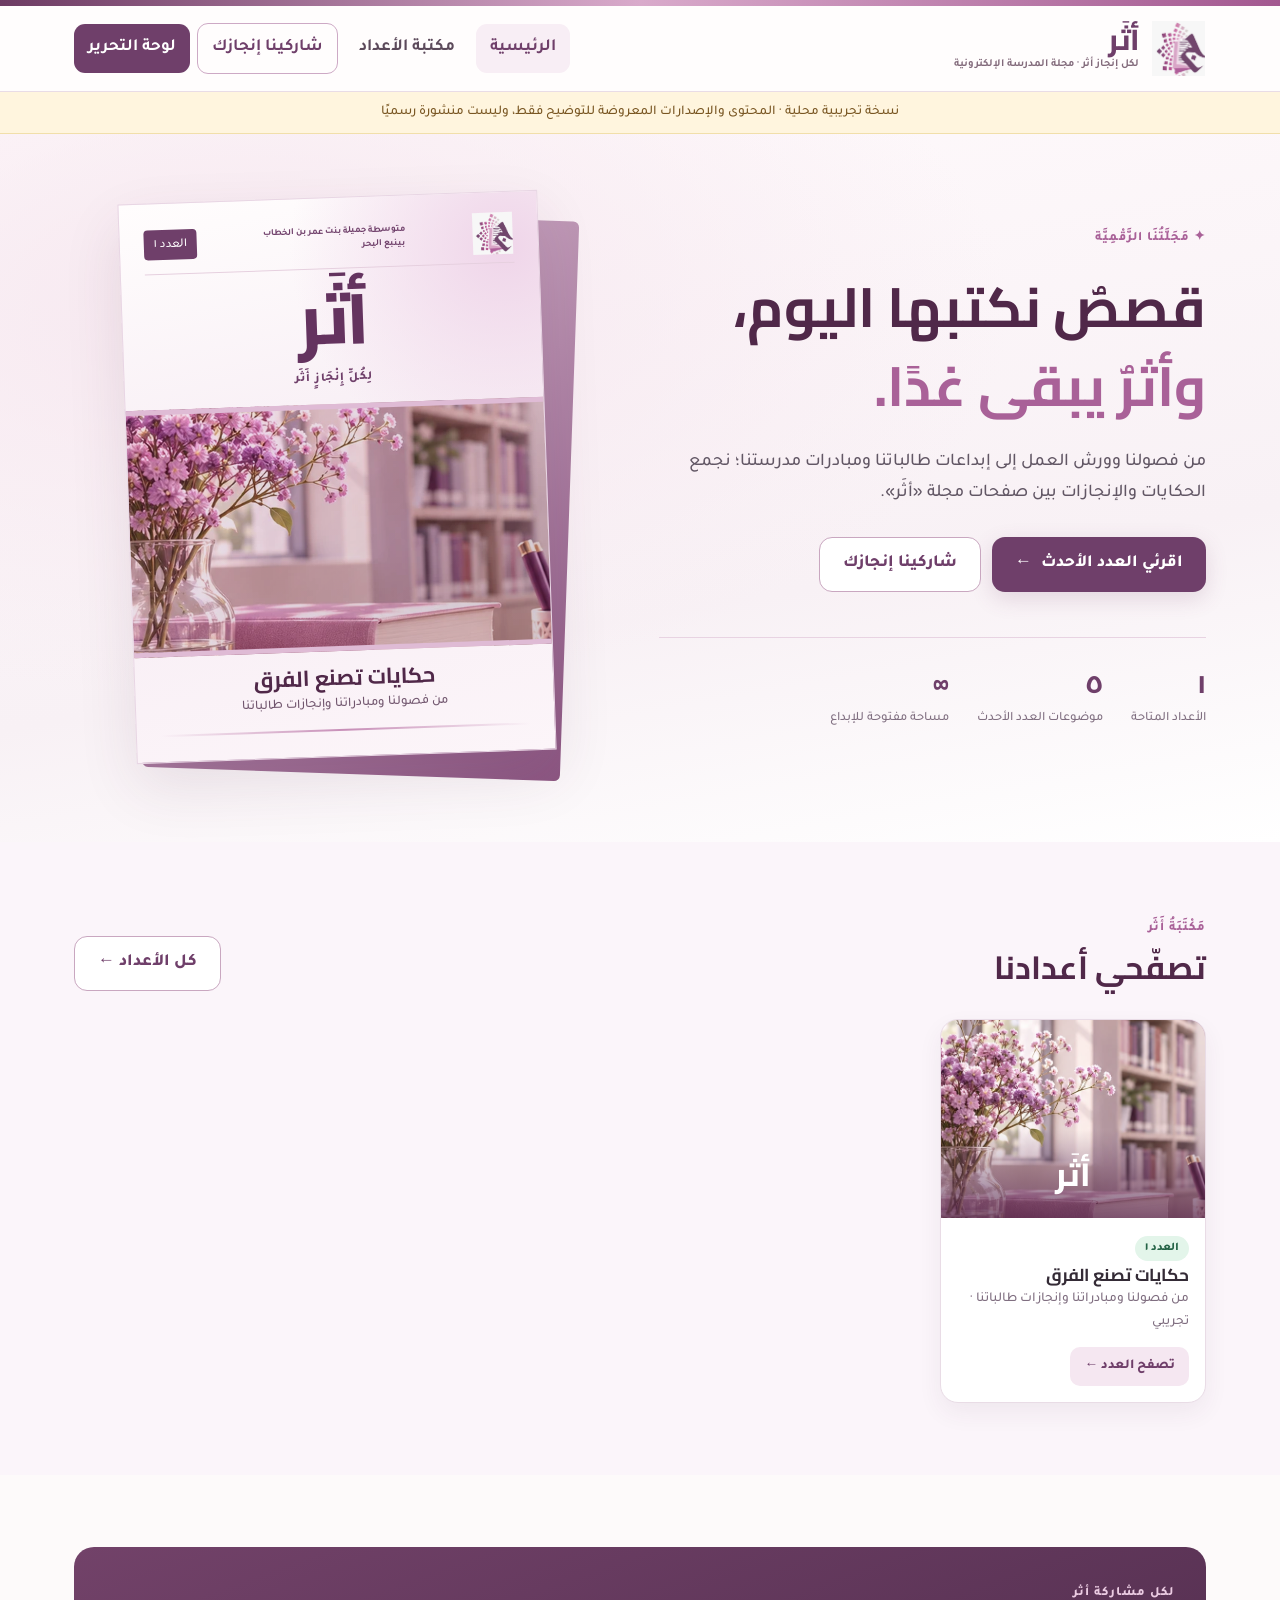
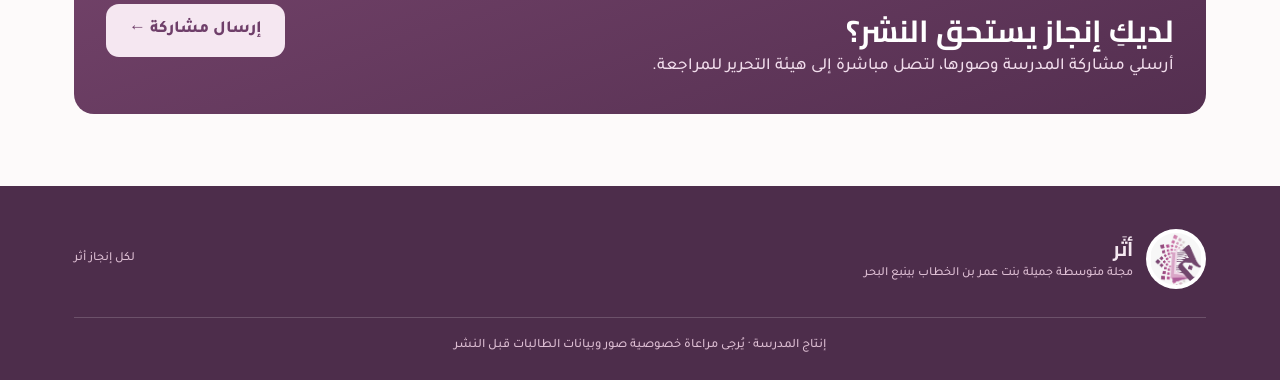
==== commit bdcec02e: "Remove magazine sections/Spaces that inspire block from Athar homepage" ====
--- a/athar-preview/index.html
+++ b/athar-preview/index.html
@@ -76,7 +76,7 @@
 const intro=()=>`<div class="top-strip"></div><header class="site-header"><div class="container header-row"><a class="brand" href="#" data-action="nav" data-route="home"><img src=${ATHAR_MEDIA.m2} alt="شعار المدرسة"><div><div class="brand-title">أثَر</div><div class="brand-caption">لكل إنجاز أثر · مجلة المدرسة الإلكترونية</div></div></a><button class="mobile-toggle" aria-label="قائمة التنقل" data-action="toggle-menu">☰</button><nav class="nav ${mobileOpen?'open':''}" aria-label="التنقل الرئيسي"><button data-action="nav" data-route="home" class="${route==='home'?'active':''}">الرئيسية</button><button data-action="nav" data-route="archive" class="${route==='archive'?'active':''}">مكتبة الأعداد</button><button data-action="nav" data-route="submit" class="nav-outline">شاركينا إنجازك</button><button data-action="nav" data-route="admin" class="nav-cta">لوحة التحرير</button></nav></div></header>${!live?'<div class="demo-banner">نسخة تجريبية محلية · المحتوى والإصدارات المعروضة للتوضيح فقط، وليست منشورة رسميًا</div>':''}`;
 const footer=()=>`<footer class="site-footer"><div class="container"><div class="footer-row"><div style="display:flex;align-items:center;gap:13px"><img src=${ATHAR_MEDIA.m2} alt="الشعار"><div><h3>أثَر</h3><p class="mini">مجلة متوسطة جميلة بنت عمر بن الخطاب بينبع البحر</p></div></div><p class="mini">لكل إنجاز أثر</p></div><div class="footer-bottom">إنتاج المدرسة · يُرجى مراعاة خصوصية صور وبيانات الطالبات قبل النشر</div></div></footer>`;
 function coverHTML(issue){let photo=artwork(issue.cover_image);let bg=`style="--cover-img:url('${esc(photo)}')"`;return `<div class="cover"><div class="cover-head"><img src=${ATHAR_MEDIA.m2} alt="شعار المدرسة"><div class="cover-school">متوسطة جميلة بنت عمر بن الخطاب<br>بينبع البحر</div><span class="cover-number">${esc(issueLabel(issue))}</span></div><div class="cover-masthead">أثَر</div><div class="cover-tag">لِكُلِّ إِنْجَازٍ أَثَر</div><div class="cover-photo custom" ${bg}></div><div class="cover-footer"><h3>${titleOr(issue.title,'حكايات تصنع الفرق')}</h3><p>${titleOr(issue.subtitle,'من فصولنا ومبادراتنا وإنجازات طالباتنا')}</p></div></div>`}
-function home(){let latest=currentIssue();let count=state.issues.filter(x=>x.status==='published').length;return `<main><section class="hero"><div class="container hero-grid"><div class="hero-copy"><span class="eyebrow">✦ مَجَلَّتُنَا الرَّقْمِيَّة</span><h1>قصصٌ نكتبها اليوم،<br><span>وأثرٌ يبقى غدًا.</span></h1><p>من فصولنا وورش العمل إلى إبداعات طالباتنا ومبادرات مدرستنا؛ نجمع الحكايات والإنجازات بين صفحات مجلة «أثَر».</p><div class="hero-actions"><button class="btn btn-primary" data-action="open-reader" data-id="${esc(latest?.id||'')}" ${!latest?'disabled':''}>اقرئي العدد الأحدث <span>←</span></button><button class="btn btn-outline" data-action="nav" data-route="submit">شاركينا إنجازك</button></div><div class="hero-stats"><div><b>${count.toLocaleString('ar-SA')}</b><small>الأعداد المتاحة</small></div><div><b>${(latest?.articles.length||0).toLocaleString('ar-SA')}</b><small>موضوعات العدد الأحدث</small></div><div><b>∞</b><small>مساحة مفتوحة للإبداع</small></div></div></div><div class="cover-wrap">${coverHTML(latest||{title:'أثَر',subtitle:'لكل إنجاز أثر'})}</div></div></section><section class="section"><div class="container"><div class="section-heading"><div><span class="eyebrow">أَبْوَابُ المَجَلَّة</span><h2>مساحات تُلهمنا</h2></div></div><div class="feature-tiles"><div class="feature-tile"><div class="feature-icon">✎</div><h3>من داخل فصولنا</h3><p>ممارسات تعليمية وتجارب صفية تصنع أثرًا في التعلم.</p></div><div class="feature-tile"><div class="feature-icon">✦</div><h3>بصمات طالباتنا</h3><p>مشروعات وإبداعات تستحق أن نحتفي بها ونوثّقها.</p></div><div class="feature-tile"><div class="feature-icon">▦</div><h3>فعاليات ومبادرات</h3><p>حكايات من أنشطة المدرسة وورشها وأهم مناسباتها.</p></div></div></div></section>${archiveSection(true)}<section class="section"><div class="container"><div class="callout" style="display:flex;justify-content:space-between;align-items:center;gap:25px;flex-wrap:wrap"><div><span class="eyebrow" style="color:#ebcbe2">لكل مشاركة أثر</span><h2>لديكِ إنجاز يستحق النشر؟</h2><p>أرسلي مشاركة المدرسة وصورها، لتصل مباشرة إلى هيئة التحرير للمراجعة.</p></div><button class="btn btn-soft" data-action="nav" data-route="submit">إرسال مشاركة ←</button></div></div></section></main>`}
+function home(){let latest=currentIssue();let count=state.issues.filter(x=>x.status==='published').length;return `<main><section class="hero"><div class="container hero-grid"><div class="hero-copy"><span class="eyebrow">✦ مَجَلَّتُنَا الرَّقْمِيَّة</span><h1>قصصٌ نكتبها اليوم،<br><span>وأثرٌ يبقى غدًا.</span></h1><p>من فصولنا وورش العمل إلى إبداعات طالباتنا ومبادرات مدرستنا؛ نجمع الحكايات والإنجازات بين صفحات مجلة «أثَر».</p><div class="hero-actions"><button class="btn btn-primary" data-action="open-reader" data-id="${esc(latest?.id||'')}" ${!latest?'disabled':''}>اقرئي العدد الأحدث <span>←</span></button><button class="btn btn-outline" data-action="nav" data-route="submit">شاركينا إنجازك</button></div><div class="hero-stats"><div><b>${count.toLocaleString('ar-SA')}</b><small>الأعداد المتاحة</small></div><div><b>${(latest?.articles.length||0).toLocaleString('ar-SA')}</b><small>موضوعات العدد الأحدث</small></div><div><b>∞</b><small>مساحة مفتوحة للإبداع</small></div></div></div><div class="cover-wrap">${coverHTML(latest||{title:'أثَر',subtitle:'لكل إنجاز أثر'})}</div></div></section>${archiveSection(true)}<section class="section"><div class="container"><div class="callout" style="display:flex;justify-content:space-between;align-items:center;gap:25px;flex-wrap:wrap"><div><span class="eyebrow" style="color:#ebcbe2">لكل مشاركة أثر</span><h2>لديكِ إنجاز يستحق النشر؟</h2><p>أرسلي مشاركة المدرسة وصورها، لتصل مباشرة إلى هيئة التحرير للمراجعة.</p></div><button class="btn btn-soft" data-action="nav" data-route="submit">إرسال مشاركة ←</button></div></div></section></main>`}
 function archiveSection(short=false){let iss=state.issues.filter(x=>x.status==='published').sort((a,b)=>(b.number||0)-(a.number||0));if(short)iss=iss.slice(0,3);return `<section class="section section-tint" id="archive"><div class="container"><div class="section-heading"><div><span class="eyebrow">مَكْتَبَةُ أَثَر</span><h2>${short?'تصفّحي أعدادنا':'الأعداد المنشورة'}</h2></div>${short?'<button class="btn btn-outline" data-action="nav" data-route="archive">كل الأعداد ←</button>':''}</div>${iss.length?`<div class="archive-grid">${iss.map(x=>`<article class="issue-card"><div class="issue-cover-mini">${htmlImg(artwork(x.cover_image))}<div class="mini-title">أثَر</div></div><div class="issue-meta"><span class="badge good">${esc(issueLabel(x))}</span><h3>${esc(x.title)}</h3><p>${esc(x.subtitle||'')} · ${fmtDate(x.published_at)}</p><button class="btn btn-soft btn-small" style="margin-top:12px" data-action="open-reader" data-id="${esc(x.id)}">تصفح العدد ←</button></div></article>`).join('')}</div>`:'<div class="empty">لا توجد أعداد منشورة بعد. يمكن إعداد المسودة الأولى من لوحة التحرير.</div>'}</div></section>`}
 function submitView(){return `<main><section class="section"><div class="container submit-layout"><div class="callout"><span class="eyebrow" style="color:#ebd2e2">للمعلمات</span><h2>شاركينا إنجازك</h2><p>من ورشة عمل إلى مشروع طالبة، كل مبادرة تستحق أن يصل أثرها إلى قارئات المجلة.</p><ol><li>اكتبي معلومات النشاط ووصفه.</li><li>ارفقي الصور المناسبة للنشر.</li><li>أرسلي المشاركة لتصل إلى رئيسة التحرير.</li></ol><p class="small" style="color:#f1deeb">لا تحتاجين إلى حساب. لا يمكن تعديل المشاركة بعد الإرسال؛ ويمكنك إرسال مشاركة جديدة عند الحاجة.</p></div><form id="submission-form" class="form-card"><h2 style="font-size:1.4rem;color:var(--dark);margin-bottom:16px">إرسال مشاركة جديدة</h2><div class="field-grid"><div class="field"><label for="teacher">اسم المعلمة أو الجهة *</label><input id="teacher" name="teacher" required maxlength="120" placeholder="الاسم الكامل"></div><div class="field"><label for="event_date">تاريخ النشاط (اختياري)</label><input id="event_date" name="event_date" type="date"></div></div><div class="field"><label for="headline">عنوان المشاركة *</label><input id="headline" name="headline" maxlength="180" required placeholder="مثال: ورشة التخمين الذكي"></div><div class="field-grid"><div class="field"><label for="kind">نوع المشاركة</label><select id="kind" name="kind"><option>ورشة أو لقاء مهني</option><option>فعالية أو مبادرة</option><option>مشروع أو عمل طلابي</option><option>إنجاز أو تكريم</option><option>أخرى</option></select></div><div class="field"><label for="category">القسم المقترح</label><select id="category" name="category">${categories.map(c=>`<option>${esc(c)}</option>`).join('')}</select></div></div><div class="field"><label for="description">وصف المشاركة *</label><textarea id="description" name="description" maxlength="5000" required placeholder="ماذا نُفذ؟ وكيف؟ وما النتائج أو الأثر؟"></textarea></div><div class="field"><label>صور المشاركة (حتى 10 صور)</label><div class="upload-box"><input id="submission-photos" type="file" accept="image/jpeg,image/png,image/webp" multiple><p class="help-text">JPG أو PNG أو WebP، حتى 10 ميجابايت للصورة.</p><div class="thumbs" id="submit-thumbs"></div></div></div><label class="check-line"><input type="checkbox" name="permission" required><span>أؤكد أن الصور والمعلومات مناسبة للنشر المدرسي، وأن التصاريح اللازمة لظهور الطالبات متوفرة عند الحاجة.</span></label><button class="btn btn-primary" type="submit" style="width:100%">إرسال المشاركة ←</button><p class="help-text" style="margin-top:10px">تصل مشاركتك للمراجعة فقط، ولا تُنشر مباشرة في المجلة.</p></form></div></section></main>`}
 function chunkArticle(body,max=900){
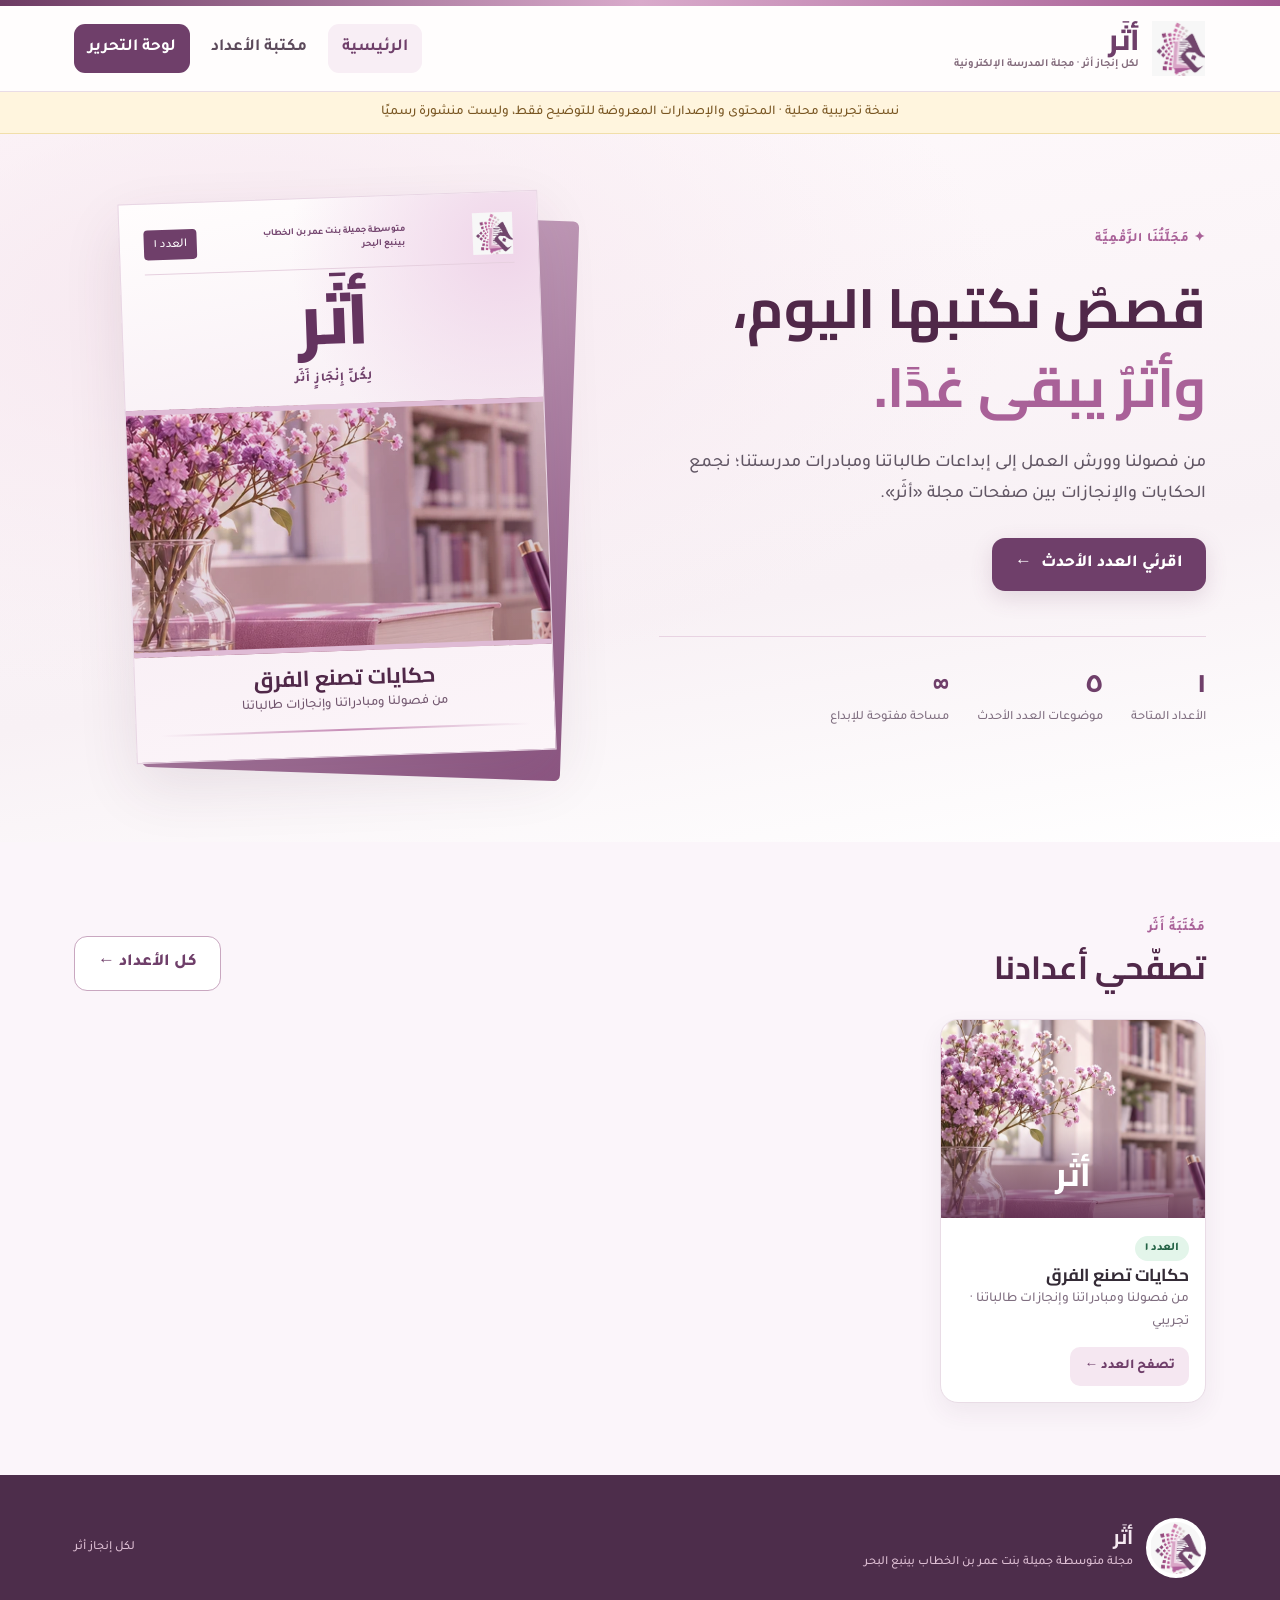
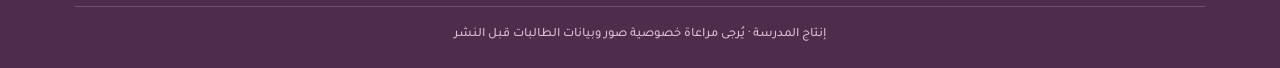
==== commit b0dc368b: "Gate Athar editor preview with user-set PIN, hide teacher submissions behind invite-only route" ====
--- a/athar-preview/index.html
+++ b/athar-preview/index.html
@@ -4,6 +4,7 @@
   <meta charset="UTF-8" />
   <meta name="viewport" content="width=device-width, initial-scale=1" />
   <meta name="theme-color" content="#6e3d68" />
+  <meta name="robots" content="noindex,nofollow" />
   <meta name="description" content="أثَر — مجلة متوسطة جميلة بنت عمر بن الخطاب بينبع البحر الإلكترونية" />
   <title>أثَر | لكل إنجاز أثر</title>
   <link rel="preconnect" href="https://fonts.googleapis.com">
@@ -35,6 +36,8 @@
 .news-thumb{width:145px;max-width:35%;height:102px;object-fit:cover;float:right;margin:5px 0 8px 15px;border-radius:7px}
 .page-article::after{content:'';display:block;clear:both}
 
+
+@media(max-width:600px){.login-frame{width:100%;max-width:100%;margin:12px auto;padding:0 2px}.login-frame .form-card{padding:22px 16px}.login-frame input{min-height:48px;font-size:18px}}
 </style>
 </head>
 <body>
@@ -61,7 +64,15 @@
 ];
 const seed=()=>({issues:[{id:'demo-issue',number:1,status:'published',title:'حكايات تصنع الفرق',subtitle:'من فصولنا ومبادراتنا وإنجازات طالباتنا',cover_image:ATHAR_MEDIA.m0,published_at:'',articles:demoArticles},{id:'demo-draft',number:null,status:'draft',title:'مسودة العدد القادم',subtitle:'قصص جديدة وأثر مستمر',cover_image:ATHAR_MEDIA.m1,published_at:null,articles:[]}],submissions:[{id:'sample-submission',teacher:'معلمة نموذجية',headline:'ورشة تعليمية تفاعلية',kind:'ورشة أو لقاء مهني',category:'نتعلم ونتطور',description:'مشاركة توضيحية لاختبار سير العمل. يمكن إضافتها إلى العدد القادم.',event_date:null,photos:[],status:'pending',created_at:new Date().toISOString()}],comments:[{id:'sample-comment',issue_id:'demo-issue',article_id:'a1',visitor_name:'زائرة تجريبية',body:'مشاركة جميلة، شكرًا لجهود المدرسة.',status:'pending',created_at:new Date().toISOString()}],likes:[]});
 let localState;try{localState=JSON.parse(localStorage.getItem('athar-magazine-v3'))||seed()}catch{localState=seed()}
-let state=localState,route='home',adminTab='dashboard',editorId=null,editorIssueId=null,reader=null,dialog=null,db=null,live=false,isEditor=false,user=null,uploadPreviews=[],submitFiles=[],editFiles=[],mobileOpen=false,readerTouchStart=null,dialogContext=null;
+const teacherInviteCode='jameela-athar-7d91e4a8c3b6285f';
+const inviteValid=new URLSearchParams(location.search).get('participate')===teacherInviteCode;
+const pinKey='athar-editor-pin-v1';
+const editorSessionKey='athar-editor-unlocked-v1';
+let adminUnlocked=false;
+try{adminUnlocked=sessionStorage.getItem(editorSessionKey)==='yes'}catch{}
+let pinFails=0, pinBlockedUntil=0;
+async function pinDigest(pin,salt){const key=await crypto.subtle.importKey('raw',new TextEncoder().encode(pin),'PBKDF2',false,['deriveBits']);const b=await crypto.subtle.deriveBits({name:'PBKDF2',salt:new Uint8Array(salt.match(/../g).map(x=>parseInt(x,16))),iterations:160000,hash:'SHA-256'},key,256);return Array.from(new Uint8Array(b),x=>x.toString(16).padStart(2,'0')).join('')}
+let state=localState,route=inviteValid?'submit':'home',adminTab='dashboard',editorId=null,editorIssueId=null,reader=null,dialog=null,db=null,live=false,isEditor=false,user=null,uploadPreviews=[],submitFiles=[],editFiles=[],mobileOpen=false,readerTouchStart=null,dialogContext=null;
 const cfg=window.ATHAR_CONFIG||{};
 const visitorKey=(()=>{try{let x=localStorage.getItem('athar-visitor-id');if(!x){x=uid();localStorage.setItem('athar-visitor-id',x)}return x}catch{return uid()}})();
 const toast=m=>{const el=$('#toast');el.textContent=m;el.classList.add('show');clearTimeout(toast._t);toast._t=setTimeout(()=>el.classList.remove('show'),3200)};
@@ -73,12 +84,12 @@
 const issueLabel=x=>x.number?`العدد ${x.number.toLocaleString('ar-SA')}`:'مسودة بلا رقم';
 const titleOr=(v,t)=>esc(v||t);
 const artwork=(v,defaultImage=ATHAR_MEDIA.m0)=>safeUrl(v)||defaultImage;
-const intro=()=>`<div class="top-strip"></div><header class="site-header"><div class="container header-row"><a class="brand" href="#" data-action="nav" data-route="home"><img src=${ATHAR_MEDIA.m2} alt="شعار المدرسة"><div><div class="brand-title">أثَر</div><div class="brand-caption">لكل إنجاز أثر · مجلة المدرسة الإلكترونية</div></div></a><button class="mobile-toggle" aria-label="قائمة التنقل" data-action="toggle-menu">☰</button><nav class="nav ${mobileOpen?'open':''}" aria-label="التنقل الرئيسي"><button data-action="nav" data-route="home" class="${route==='home'?'active':''}">الرئيسية</button><button data-action="nav" data-route="archive" class="${route==='archive'?'active':''}">مكتبة الأعداد</button><button data-action="nav" data-route="submit" class="nav-outline">شاركينا إنجازك</button><button data-action="nav" data-route="admin" class="nav-cta">لوحة التحرير</button></nav></div></header>${!live?'<div class="demo-banner">نسخة تجريبية محلية · المحتوى والإصدارات المعروضة للتوضيح فقط، وليست منشورة رسميًا</div>':''}`;
+const intro=()=>`<div class="top-strip"></div><header class="site-header"><div class="container header-row"><a class="brand" href="#" data-action="nav" data-route="home"><img src=${ATHAR_MEDIA.m2} alt="شعار المدرسة"><div><div class="brand-title">أثَر</div><div class="brand-caption">لكل إنجاز أثر · مجلة المدرسة الإلكترونية</div></div></a><button class="mobile-toggle" aria-label="قائمة التنقل" data-action="toggle-menu">☰</button><nav class="nav ${mobileOpen?'open':''}" aria-label="التنقل الرئيسي"><button data-action="nav" data-route="home" class="${route==='home'?'active':''}">الرئيسية</button><button data-action="nav" data-route="archive" class="${route==='archive'?'active':''}">مكتبة الأعداد</button><button data-action="nav" data-route="admin" class="nav-cta">لوحة التحرير</button></nav></div></header>${!live?'<div class="demo-banner">نسخة تجريبية محلية · المحتوى والإصدارات المعروضة للتوضيح فقط، وليست منشورة رسميًا</div>':''}`;
 const footer=()=>`<footer class="site-footer"><div class="container"><div class="footer-row"><div style="display:flex;align-items:center;gap:13px"><img src=${ATHAR_MEDIA.m2} alt="الشعار"><div><h3>أثَر</h3><p class="mini">مجلة متوسطة جميلة بنت عمر بن الخطاب بينبع البحر</p></div></div><p class="mini">لكل إنجاز أثر</p></div><div class="footer-bottom">إنتاج المدرسة · يُرجى مراعاة خصوصية صور وبيانات الطالبات قبل النشر</div></div></footer>`;
 function coverHTML(issue){let photo=artwork(issue.cover_image);let bg=`style="--cover-img:url('${esc(photo)}')"`;return `<div class="cover"><div class="cover-head"><img src=${ATHAR_MEDIA.m2} alt="شعار المدرسة"><div class="cover-school">متوسطة جميلة بنت عمر بن الخطاب<br>بينبع البحر</div><span class="cover-number">${esc(issueLabel(issue))}</span></div><div class="cover-masthead">أثَر</div><div class="cover-tag">لِكُلِّ إِنْجَازٍ أَثَر</div><div class="cover-photo custom" ${bg}></div><div class="cover-footer"><h3>${titleOr(issue.title,'حكايات تصنع الفرق')}</h3><p>${titleOr(issue.subtitle,'من فصولنا ومبادراتنا وإنجازات طالباتنا')}</p></div></div>`}
-function home(){let latest=currentIssue();let count=state.issues.filter(x=>x.status==='published').length;return `<main><section class="hero"><div class="container hero-grid"><div class="hero-copy"><span class="eyebrow">✦ مَجَلَّتُنَا الرَّقْمِيَّة</span><h1>قصصٌ نكتبها اليوم،<br><span>وأثرٌ يبقى غدًا.</span></h1><p>من فصولنا وورش العمل إلى إبداعات طالباتنا ومبادرات مدرستنا؛ نجمع الحكايات والإنجازات بين صفحات مجلة «أثَر».</p><div class="hero-actions"><button class="btn btn-primary" data-action="open-reader" data-id="${esc(latest?.id||'')}" ${!latest?'disabled':''}>اقرئي العدد الأحدث <span>←</span></button><button class="btn btn-outline" data-action="nav" data-route="submit">شاركينا إنجازك</button></div><div class="hero-stats"><div><b>${count.toLocaleString('ar-SA')}</b><small>الأعداد المتاحة</small></div><div><b>${(latest?.articles.length||0).toLocaleString('ar-SA')}</b><small>موضوعات العدد الأحدث</small></div><div><b>∞</b><small>مساحة مفتوحة للإبداع</small></div></div></div><div class="cover-wrap">${coverHTML(latest||{title:'أثَر',subtitle:'لكل إنجاز أثر'})}</div></div></section>${archiveSection(true)}<section class="section"><div class="container"><div class="callout" style="display:flex;justify-content:space-between;align-items:center;gap:25px;flex-wrap:wrap"><div><span class="eyebrow" style="color:#ebcbe2">لكل مشاركة أثر</span><h2>لديكِ إنجاز يستحق النشر؟</h2><p>أرسلي مشاركة المدرسة وصورها، لتصل مباشرة إلى هيئة التحرير للمراجعة.</p></div><button class="btn btn-soft" data-action="nav" data-route="submit">إرسال مشاركة ←</button></div></div></section></main>`}
+function home(){let latest=currentIssue();let count=state.issues.filter(x=>x.status==='published').length;return `<main><section class="hero"><div class="container hero-grid"><div class="hero-copy"><span class="eyebrow">✦ مَجَلَّتُنَا الرَّقْمِيَّة</span><h1>قصصٌ نكتبها اليوم،<br><span>وأثرٌ يبقى غدًا.</span></h1><p>من فصولنا وورش العمل إلى إبداعات طالباتنا ومبادرات مدرستنا؛ نجمع الحكايات والإنجازات بين صفحات مجلة «أثَر».</p><div class="hero-actions"><button class="btn btn-primary" data-action="open-reader" data-id="${esc(latest?.id||'')}" ${!latest?'disabled':''}>اقرئي العدد الأحدث <span>←</span></button></div><div class="hero-stats"><div><b>${count.toLocaleString('ar-SA')}</b><small>الأعداد المتاحة</small></div><div><b>${(latest?.articles.length||0).toLocaleString('ar-SA')}</b><small>موضوعات العدد الأحدث</small></div><div><b>∞</b><small>مساحة مفتوحة للإبداع</small></div></div></div><div class="cover-wrap">${coverHTML(latest||{title:'أثَر',subtitle:'لكل إنجاز أثر'})}</div></div></section>${archiveSection(true)}</main>`}
 function archiveSection(short=false){let iss=state.issues.filter(x=>x.status==='published').sort((a,b)=>(b.number||0)-(a.number||0));if(short)iss=iss.slice(0,3);return `<section class="section section-tint" id="archive"><div class="container"><div class="section-heading"><div><span class="eyebrow">مَكْتَبَةُ أَثَر</span><h2>${short?'تصفّحي أعدادنا':'الأعداد المنشورة'}</h2></div>${short?'<button class="btn btn-outline" data-action="nav" data-route="archive">كل الأعداد ←</button>':''}</div>${iss.length?`<div class="archive-grid">${iss.map(x=>`<article class="issue-card"><div class="issue-cover-mini">${htmlImg(artwork(x.cover_image))}<div class="mini-title">أثَر</div></div><div class="issue-meta"><span class="badge good">${esc(issueLabel(x))}</span><h3>${esc(x.title)}</h3><p>${esc(x.subtitle||'')} · ${fmtDate(x.published_at)}</p><button class="btn btn-soft btn-small" style="margin-top:12px" data-action="open-reader" data-id="${esc(x.id)}">تصفح العدد ←</button></div></article>`).join('')}</div>`:'<div class="empty">لا توجد أعداد منشورة بعد. يمكن إعداد المسودة الأولى من لوحة التحرير.</div>'}</div></section>`}
-function submitView(){return `<main><section class="section"><div class="container submit-layout"><div class="callout"><span class="eyebrow" style="color:#ebd2e2">للمعلمات</span><h2>شاركينا إنجازك</h2><p>من ورشة عمل إلى مشروع طالبة، كل مبادرة تستحق أن يصل أثرها إلى قارئات المجلة.</p><ol><li>اكتبي معلومات النشاط ووصفه.</li><li>ارفقي الصور المناسبة للنشر.</li><li>أرسلي المشاركة لتصل إلى رئيسة التحرير.</li></ol><p class="small" style="color:#f1deeb">لا تحتاجين إلى حساب. لا يمكن تعديل المشاركة بعد الإرسال؛ ويمكنك إرسال مشاركة جديدة عند الحاجة.</p></div><form id="submission-form" class="form-card"><h2 style="font-size:1.4rem;color:var(--dark);margin-bottom:16px">إرسال مشاركة جديدة</h2><div class="field-grid"><div class="field"><label for="teacher">اسم المعلمة أو الجهة *</label><input id="teacher" name="teacher" required maxlength="120" placeholder="الاسم الكامل"></div><div class="field"><label for="event_date">تاريخ النشاط (اختياري)</label><input id="event_date" name="event_date" type="date"></div></div><div class="field"><label for="headline">عنوان المشاركة *</label><input id="headline" name="headline" maxlength="180" required placeholder="مثال: ورشة التخمين الذكي"></div><div class="field-grid"><div class="field"><label for="kind">نوع المشاركة</label><select id="kind" name="kind"><option>ورشة أو لقاء مهني</option><option>فعالية أو مبادرة</option><option>مشروع أو عمل طلابي</option><option>إنجاز أو تكريم</option><option>أخرى</option></select></div><div class="field"><label for="category">القسم المقترح</label><select id="category" name="category">${categories.map(c=>`<option>${esc(c)}</option>`).join('')}</select></div></div><div class="field"><label for="description">وصف المشاركة *</label><textarea id="description" name="description" maxlength="5000" required placeholder="ماذا نُفذ؟ وكيف؟ وما النتائج أو الأثر؟"></textarea></div><div class="field"><label>صور المشاركة (حتى 10 صور)</label><div class="upload-box"><input id="submission-photos" type="file" accept="image/jpeg,image/png,image/webp" multiple><p class="help-text">JPG أو PNG أو WebP، حتى 10 ميجابايت للصورة.</p><div class="thumbs" id="submit-thumbs"></div></div></div><label class="check-line"><input type="checkbox" name="permission" required><span>أؤكد أن الصور والمعلومات مناسبة للنشر المدرسي، وأن التصاريح اللازمة لظهور الطالبات متوفرة عند الحاجة.</span></label><button class="btn btn-primary" type="submit" style="width:100%">إرسال المشاركة ←</button><p class="help-text" style="margin-top:10px">تصل مشاركتك للمراجعة فقط، ولا تُنشر مباشرة في المجلة.</p></form></div></section></main>`}
+function submitView(){return `<main><section class="section"><div class="container submit-layout"><div class="callout"><span class="eyebrow" style="color:#ebd2e2">للمعلمات</span><h2>شاركينا الأثر</h2><p>من ورشة عمل إلى مشروع طالبة، كل مبادرة تستحق أن يصل أثرها إلى قارئات المجلة.</p><ol><li>اكتبي معلومات النشاط ووصفه.</li><li>ارفقي الصور المناسبة للنشر.</li><li>أرسلي المشاركة لتصل إلى رئيسة التحرير.</li></ol><p class="small" style="color:#f1deeb">لا تحتاجين إلى حساب. لا يمكن تعديل المشاركة بعد الإرسال؛ ويمكنك إرسال مشاركة جديدة عند الحاجة.</p></div><form id="submission-form" class="form-card"><h2 style="font-size:1.4rem;color:var(--dark);margin-bottom:16px">إرسال مشاركة جديدة</h2><div class="field-grid"><div class="field"><label for="teacher">اسم المعلمة أو الجهة *</label><input id="teacher" name="teacher" required maxlength="120" placeholder="الاسم الكامل"></div><div class="field"><label for="event_date">تاريخ النشاط (اختياري)</label><input id="event_date" name="event_date" type="date"></div></div><div class="field"><label for="headline">عنوان المشاركة *</label><input id="headline" name="headline" maxlength="180" required placeholder="مثال: ورشة التخمين الذكي"></div><div class="field-grid"><div class="field"><label for="kind">نوع المشاركة</label><select id="kind" name="kind"><option>ورشة أو لقاء مهني</option><option>فعالية أو مبادرة</option><option>مشروع أو عمل طلابي</option><option>إنجاز أو تكريم</option><option>أخرى</option></select></div><div class="field"><label for="category">القسم المقترح</label><select id="category" name="category">${categories.map(c=>`<option>${esc(c)}</option>`).join('')}</select></div></div><div class="field"><label for="description">وصف المشاركة *</label><textarea id="description" name="description" maxlength="5000" required placeholder="ماذا نُفذ؟ وكيف؟ وما النتائج أو الأثر؟"></textarea></div><div class="field"><label>صور المشاركة (حتى 10 صور)</label><div class="upload-box"><input id="submission-photos" type="file" accept="image/jpeg,image/png,image/webp" multiple><p class="help-text">JPG أو PNG أو WebP، حتى 10 ميجابايت للصورة.</p><div class="thumbs" id="submit-thumbs"></div></div></div><label class="check-line"><input type="checkbox" name="permission" required><span>أؤكد أن الصور والمعلومات مناسبة للنشر المدرسي، وأن التصاريح اللازمة لظهور الطالبات متوفرة عند الحاجة.</span></label><button class="btn btn-primary" type="submit" style="width:100%">إرسال المشاركة ←</button><p class="help-text" style="margin-top:10px">تصل مشاركتك للمراجعة فقط، ولا تُنشر مباشرة في المجلة.</p></form></div></section></main>`}
 function chunkArticle(body,max=900){
   const words=String(body||'').split(/\s+/).filter(Boolean), chunks=[];
   let text='';
@@ -118,11 +129,13 @@
   return `<section class="reader" role="dialog" aria-label="قارئ مجلة أثَر"><div class="reader-bar"><strong>أثَر <span class="reader-progress">· ${esc(issueLabel(issue))}</span></strong><div class="reader-controls"><span class="reader-progress">${label} من ${pages.length.toLocaleString('ar-SA')}</span><button class="icon-btn" data-action="close-reader" aria-label="إغلاق القارئ">✕</button></div></div><div class="reader-main"><button class="icon-btn" data-action="reader-next" ${nextDisabled?'disabled':''} aria-label="الصفحة التالية">‹</button><div class="reader-page ${spread?'wide':''}" id="reading-page">${spread?`<div class="spread-leaf">${readerPage(issue,pages,reader.index)}</div><div class="spread-leaf">${readerPage(issue,pages,reader.index+1)}</div>`:readerPage(issue,pages,reader.index)}</div><button class="icon-btn" data-action="reader-prev" ${reader.index===0?'disabled':''} aria-label="الصفحة السابقة">›</button></div><div style="text-align:center;color:white;padding:0 14px 14px;font-size:.82rem">اسحبي الصفحة يمينًا أو يسارًا للتنقل · الفهرس في الصفحة الثانية</div></section>`
 }
 function archiveView(){return `<main><section class="section" style="padding-bottom:18px"><div class="container"><span class="eyebrow">مَجَلَّةُ أَثَر</span><h1 style="font-size:2.4rem;color:var(--dark)">مكتبة الأعداد</h1><p style="color:var(--muted)">كل عدد يحتفظ بغلافه وصفحاته وتاريخ إصداره، لتبقى حكايات المدرسة في متناول الجميع.</p></div></section>${archiveSection()}</main>`}
-function appView(){let content=route==='submit'?submitView():route==='archive'?archiveView():route==='admin'?adminView():home();return `${intro()}${content}${footer()}${readerView()}${dialogView()}`}
+function appView(){let content=route==='submit'&&inviteValid?submitView():route==='archive'?archiveView():route==='admin'?adminView():home();return `${intro()}${content}${footer()}${readerView()}${dialogView()}`}
 function render(){document.body.style.overflow=reader||dialog?'hidden':'';$('#app').innerHTML=appView();if(uploadPreviews.length)updateUploadPreview();}
 function navigate(dest){route=dest;mobileOpen=false;reader=null;dialog=null;render();window.scrollTo({top:0,behavior:'smooth'})}
+function adminPinView(){let isSetup=false;try{isSetup=!localStorage.getItem(pinKey)}catch{}return `<main><section class="section"><div class="container"><div class="login-frame"><form class="form-card" id="admin-pin-form"><span class="eyebrow">دخول رئيسة التحرير</span><h1 style="font-size:1.7rem;color:var(--dark);margin:12px 0">لوحة تحكم أثَر</h1><p class="small" style="margin-bottom:20px">${isSetup?'اختاري رقمًا سريًا من ٦ إلى ١٢ رقمًا لهذا المتصفح.':'أدخلي الرقم السري لفتح لوحة التحرير.'}</p><div class="field"><label for="editor-pin">الرقم السري</label><input id="editor-pin" name="pin" inputmode="numeric" pattern="[0-9]{6,12}" minlength="6" maxlength="12" autocomplete="${isSetup?'new-password':'current-password'}" type="password" required placeholder="٦ إلى ١٢ رقمًا"></div>${isSetup?'<div class="field"><label for="editor-pin-confirm">تأكيد الرقم السري</label><input id="editor-pin-confirm" name="pin_confirm" type="password" inputmode="numeric" pattern="[0-9]{6,12}" minlength="6" maxlength="12" required></div>':''}<button type="submit" class="btn btn-primary" style="width:100%;margin-top:12px">${isSetup?'حفظ الرقم وفتح اللوحة':'فتح لوحة التحكم'}</button><p class="small" style="margin-top:16px">ملاحظة: هذه حماية واجهة النسخة التجريبية على هذا الجهاز فقط. النشر الفعلي يتطلب تسجيل دخول محميًا من الخادم.</p></form></div></div></section></main>`}
 function adminView(){if(live&&!isEditor)return `<main><div class="container"><div class="login-frame"><form class="form-card" id="login-form"><span class="eyebrow">دخول محمي</span><h1 style="font-size:1.55rem;color:var(--dark);margin-bottom:16px">لوحة تحرير أثَر</h1><p class="small" style="margin-bottom:22px">هذه المنطقة مخصصة لرئيسة التحرير. يلزم حساب مخوّل في مشروع قاعدة البيانات.</p><div class="field"><label>البريد الإلكتروني</label><input required type="email" name="email" autocomplete="username"></div><div class="field"><label>كلمة المرور</label><input required type="password" name="password" autocomplete="current-password"></div><button class="btn btn-primary" style="width:100%" type="submit">تسجيل الدخول</button></form></div></div></main>`;
-const navItems=[['dashboard','نظرة عامة'],['inbox','صندوق المشاركات'],['editor','محرر الموضوعات'],['issues','إدارة الأعداد'],['comments','التعليقات'],['settings','الإعدادات']];let body=adminTab==='dashboard'?dashboard():adminTab==='inbox'?inboxAdmin():adminTab==='editor'?editorAdmin():adminTab==='issues'?issuesAdmin():adminTab==='comments'?commentsAdmin():settingsAdmin();return `<main><div class="container admin-shell"><aside class="admin-side"><h3 style="color:var(--dark)">مكتب التحرير</h3><p class="small">إدارة المحتوى والأعداد</p><div class="admin-nav">${navItems.map(([k,v])=>`<button class="${k===adminTab?'active':''}" data-action="admin-tab" data-tab="${k}">${v}</button>`).join('')}</div></aside><div class="admin-body">${!live?'<div class="admin-alert"><b>وضع التجربة:</b> التعديلات تُحفظ داخل هذا المتصفح فقط. لا يُستخدم هذا الوضع للنشر المدرسي الرسمي.</div>':''}${body}</div></div></main>`}
+if(!adminUnlocked)return adminPinView();
+const navItems=[['dashboard','نظرة عامة'],['inbox','صندوق المشاركات'],['editor','محرر الموضوعات'],['issues','إدارة الأعداد'],['comments','التعليقات'],['settings','الإعدادات']];let body=adminTab==='dashboard'?dashboard():adminTab==='inbox'?inboxAdmin():adminTab==='editor'?editorAdmin():adminTab==='issues'?issuesAdmin():adminTab==='comments'?commentsAdmin():settingsAdmin();return `<main><div class="container admin-shell"><aside class="admin-side"><h3 style="color:var(--dark)">مكتب التحرير</h3><p class="small">إدارة المحتوى والأعداد</p><div class="admin-nav">${navItems.map(([k,v])=>`<button class="${k===adminTab?'active':''}" data-action="admin-tab" data-tab="${k}">${v}</button>`).join('')}<button data-action="signout">قفل لوحة التحكم</button></div></aside><div class="admin-body">${!live?'<div class="admin-alert"><b>وضع التجربة:</b> التعديلات تُحفظ داخل هذا المتصفح فقط. لا يُستخدم هذا الوضع للنشر المدرسي الرسمي.</div>':''}${body}</div></div></main>`}
 const heading=(title,sub='',extra='')=>`<div class="toolbar"><div><h2>${title}</h2>${sub?`<p class="small">${sub}</p>`:''}</div>${extra}</div>`;
 function dashboard(){let pending=state.submissions.filter(s=>s.status==='pending').length,com=state.comments.filter(c=>c.status==='pending').length;return `${heading('مرحبًا في مكتب التحرير','هنا تبدأ رحلة كل عدد من الاستلام إلى النشر.')}<div class="metric-grid"><div class="metric"><small>مشاركات جديدة</small><strong>${pending.toLocaleString('ar-SA')}</strong></div><div class="metric"><small>مسودات الأعداد</small><strong>${drafts().length.toLocaleString('ar-SA')}</strong></div><div class="metric"><small>تعليقات للمراجعة</small><strong>${com.toLocaleString('ar-SA')}</strong></div></div><div class="admin-card" style="margin-top:20px"><h3>خطوات تجهيز العدد</h3><p>راجعي المشاركات الواردة ← أضيفي الموضوعات إلى مسودة ← عدّلي ترتيبها ونوع عرضها ← عايني الصفحات ← اعتمدي النشر.</p><div class="row-actions"><button class="btn btn-soft btn-small" data-action="admin-tab" data-tab="inbox">المشاركات الواردة</button><button class="btn btn-primary btn-small" data-action="admin-tab" data-tab="issues">إعداد الأعداد</button></div></div><div class="admin-card"><h3>العدد الحالي</h3>${currentIssue()?`<p><b>${esc(currentIssue().title)}</b> · ${esc(issueLabel(currentIssue()))}</p><button class="btn btn-outline btn-small" data-action="open-reader" data-id="${esc(currentIssue().id)}">معاينة العدد</button>`:'<p class="small">لم يُنشر عدد بعد.</p>'}</div>`}
 function inboxAdmin(){const items=[...state.submissions].sort((a,b)=>(b.created_at||'').localeCompare(a.created_at||''));return `${heading('صندوق المشاركات','تراجعين المشاركات قبل إدراجها داخل أي عدد.')}<div class="rows">${items.length?items.map(s=>`<div class="data-row"><div class="row-top"><div><strong>${esc(s.headline)}</strong><div class="row-meta">${esc(s.teacher)} · ${esc(s.kind)} · ${fmtDate(s.created_at)}</div></div><span class="badge ${s.status==='accepted'?'good':s.status==='pending'?'warn':''}">${({pending:'واردة',accepted:'أُدرجت',deferred:'مؤجلة',rejected:'مستبعدة'})[s.status]||esc(s.status)}</span></div><p style="white-space:pre-wrap;margin:10px 0;color:#655b65;font-size:.93rem">${esc(s.description)}</p>${s.photos?.length?`<div class="thumbs">${s.photos.map(img=>htmlImg(img)).join('')}</div>`:''}<div class="row-actions"><button class="btn btn-primary btn-small" data-action="inbox-add" data-id="${esc(s.id)}" ${s.status==='accepted'?'disabled':''}>إضافة إلى المسودة</button><button class="btn btn-soft btn-small" data-action="inbox-defer" data-id="${esc(s.id)}">تأجيل</button><button class="btn btn-danger btn-small" data-action="inbox-reject" data-id="${esc(s.id)}">استبعاد</button></div></div>`).join(''):'<div class="empty">لا توجد مشاركات حتى الآن.</div>'}</div>`}
@@ -170,7 +183,7 @@
 document.addEventListener('click',async e=>{let el=e.target.closest('[data-action]');if(!el)return;const act=el.dataset.action,id=el.dataset.id;try{switch(act){
 case 'nav':e.preventDefault();navigate(el.dataset.route||'home');break;
 case 'toggle-menu':mobileOpen=!mobileOpen;render();break;
-case 'admin-tab':adminTab=el.dataset.tab;editorId=null;render();break;
+case 'admin-tab':if(!adminUnlocked||live&&!isEditor){navigate('admin');break}adminTab=el.dataset.tab;editorId=null;render();break;
 case 'open-reader':{let issue=issueById(id);if(!issue)return;reader={issueId:id,index:0};render();break}
 case 'close-reader':reader=null;render();break;
 case 'reader-next':readerMove(1);break;
@@ -198,10 +211,10 @@
 case 'comment-approve':await safeUpdateComment(id,'approved');toast('نُشر التعليق');break;
 case 'comment-reject':await safeUpdateComment(id,'rejected');toast('أُخفي التعليق');break;
 case 'reset-demo':if(!live&&confirm('إعادة ضبط جميع بيانات التجربة المحلية؟')){state=seed();localStorage.removeItem('athar-magazine-v3');editorId=null;render();toast('أُعيد ضبط العرض التجريبي')}break;
-case 'signout':if(live){await db.auth.signOut();user=null;isEditor=false;await refreshData();navigate('home')}break;
+case 'signout':adminUnlocked=false;try{sessionStorage.removeItem(editorSessionKey)}catch{}if(live){await db.auth.signOut();user=null;isEditor=false;await refreshData()}navigate('home');break;
 }}catch(err){console.error(err);toast('تعذّر إكمال العملية: '+err.message)}});
 document.addEventListener('change',async e=>{if(e.target.id==='submission-photos')await previewSubmitFiles(e.target);if(e.target.id==='editor-photos'){let files=[...e.target.files];if(files.some(f=>f.size>10*1024*1024)||files.length>10){toast('حتى 10 صور، حجم الواحدة لا يزيد على 10 ميجابايت');return}editFiles=files;updateUploadPreview()}if(e.target.id==='active-draft'){editorIssueId=e.target.value||null;editorId=null;render()}});
-document.addEventListener('submit',async e=>{let id=e.target.id;if(!['submission-form','article-form','issue-form','comment-form','login-form'].includes(id))return;e.preventDefault();let btn=e.target.querySelector('[type=submit]');if(btn)btn.disabled=true;try{if(id==='submission-form')await submitParticipation(e.target);if(id==='article-form')await saveArticle(e.target);if(id==='issue-form')await saveCover(e.target);if(id==='comment-form')await sendComment(e.target);if(id==='login-form'){if(!live||!db)return;let f=new FormData(e.target);let {data,error}=await db.auth.signInWithPassword({email:String(f.get('email')),password:String(f.get('password'))});if(error)throw error;user=data.user;await checkEditor();if(!isEditor){await db.auth.signOut();user=null;throw Error('هذا الحساب غير مخوّل لتحرير المجلة')}await refreshData();toast('مرحبًا بكِ في مكتب التحرير');render()}}catch(err){console.error(err);toast('لم تكتمل العملية: '+err.message)}finally{if(btn?.isConnected)btn.disabled=false}});
+document.addEventListener('submit',async e=>{let id=e.target.id;if(!['submission-form','article-form','issue-form','comment-form','login-form','admin-pin-form'].includes(id))return;e.preventDefault();let btn=e.target.querySelector('[type=submit]');if(btn)btn.disabled=true;try{if(id==='admin-pin-form'){if(live&&!isEditor)throw Error('يلزم تسجيل دخول مخوّل');if(Date.now()<pinBlockedUntil)throw Error('انتظري قليلًا قبل إعادة المحاولة');const form=new FormData(e.target);const pin=String(form.get('pin')||'').trim();if(!/^\\d{6,12}$/.test(pin))throw Error('أدخلي من ٦ إلى ١٢ رقمًا');let saved=localStorage.getItem(pinKey);if(!saved){if(pin!==String(form.get('pin_confirm')||''))throw Error('الرقمان غير متطابقين');const salt=Array.from(crypto.getRandomValues(new Uint8Array(16)),x=>x.toString(16).padStart(2,'0')).join('');const hash=await pinDigest(pin,salt);localStorage.setItem(pinKey,JSON.stringify({salt,hash}));}else{let record=JSON.parse(saved);const check=await pinDigest(pin,record.salt);if(check!==record.hash){pinFails++;if(pinFails>=5){pinBlockedUntil=Date.now()+60000;pinFails=0}throw Error('الرقم السري غير صحيح')}}pinFails=0;adminUnlocked=true;sessionStorage.setItem(editorSessionKey,'yes');toast('تم فتح لوحة التحرير');render();return}if(id==='submission-form'){if(!inviteValid)throw Error('هذه الصفحة مخصصة لرابط المعلمات');await submitParticipation(e.target)};if(id==='article-form')await saveArticle(e.target);if(id==='issue-form')await saveCover(e.target);if(id==='comment-form')await sendComment(e.target);if(id==='login-form'){if(!live||!db)return;let f=new FormData(e.target);let {data,error}=await db.auth.signInWithPassword({email:String(f.get('email')),password:String(f.get('password'))});if(error)throw error;user=data.user;await checkEditor();if(!isEditor){await db.auth.signOut();user=null;throw Error('هذا الحساب غير مخوّل لتحرير المجلة')}await refreshData();toast('مرحبًا بكِ في مكتب التحرير');render()}}catch(err){console.error(err);toast('لم تكتمل العملية: '+err.message)}finally{if(btn?.isConnected)btn.disabled=false}});
 document.addEventListener('keydown',e=>{if(e.key==='Escape'&&(dialog||reader)){if(dialog)dialog=null;else reader=null;render()}else if(reader&&!dialog&&['ArrowRight','ArrowLeft'].includes(e.key)){readerMove(e.key==='ArrowLeft'?1:-1)}});
 document.addEventListener('touchstart',e=>{if(!reader)return;const page=e.target.closest('#reading-page');if(page)readerTouchStart={x:e.changedTouches[0].screenX,y:e.changedTouches[0].screenY}},{passive:true});
 document.addEventListener('touchend',e=>{if(!reader||!readerTouchStart)return;let dx=e.changedTouches[0].screenX-readerTouchStart.x,dy=e.changedTouches[0].screenY-readerTouchStart.y;readerTouchStart=null;if(Math.abs(dx)>65&&Math.abs(dx)>Math.abs(dy)*1.5)readerMove(dx<0?1:-1)},{passive:true});
